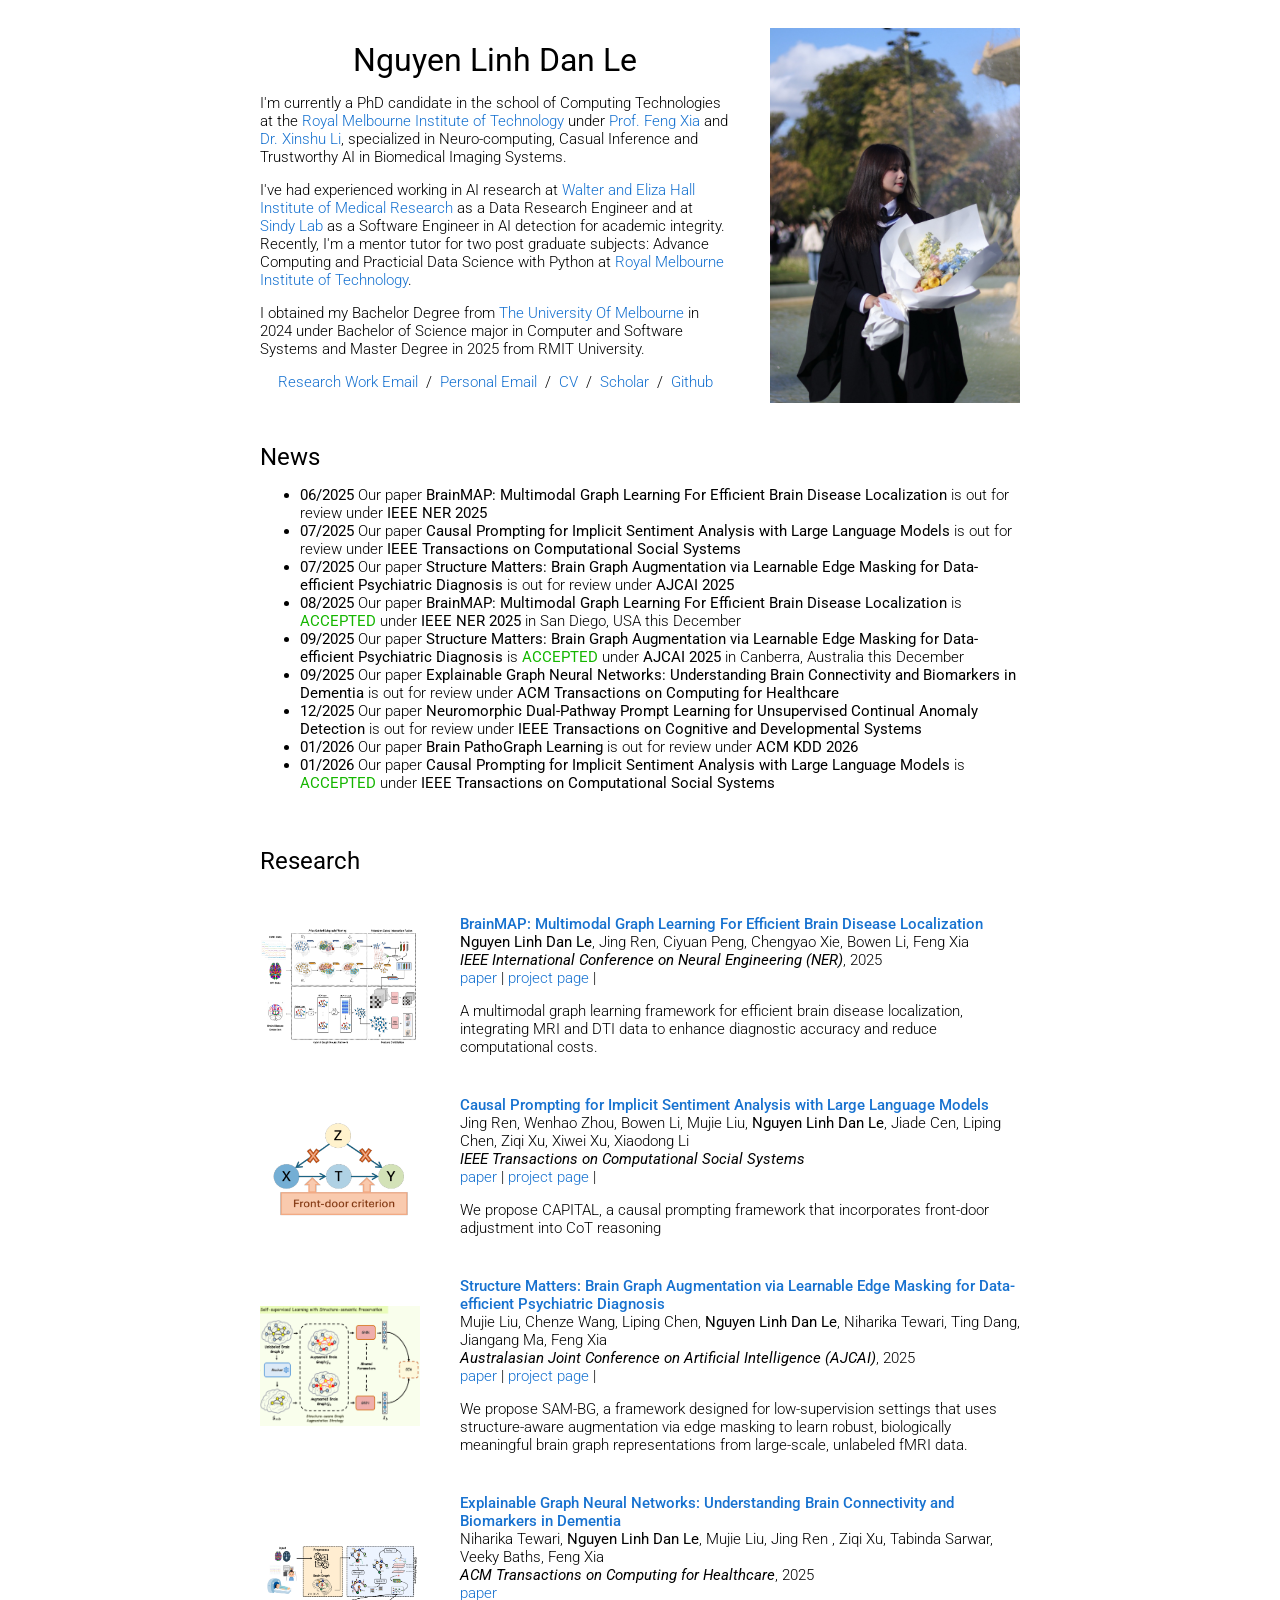
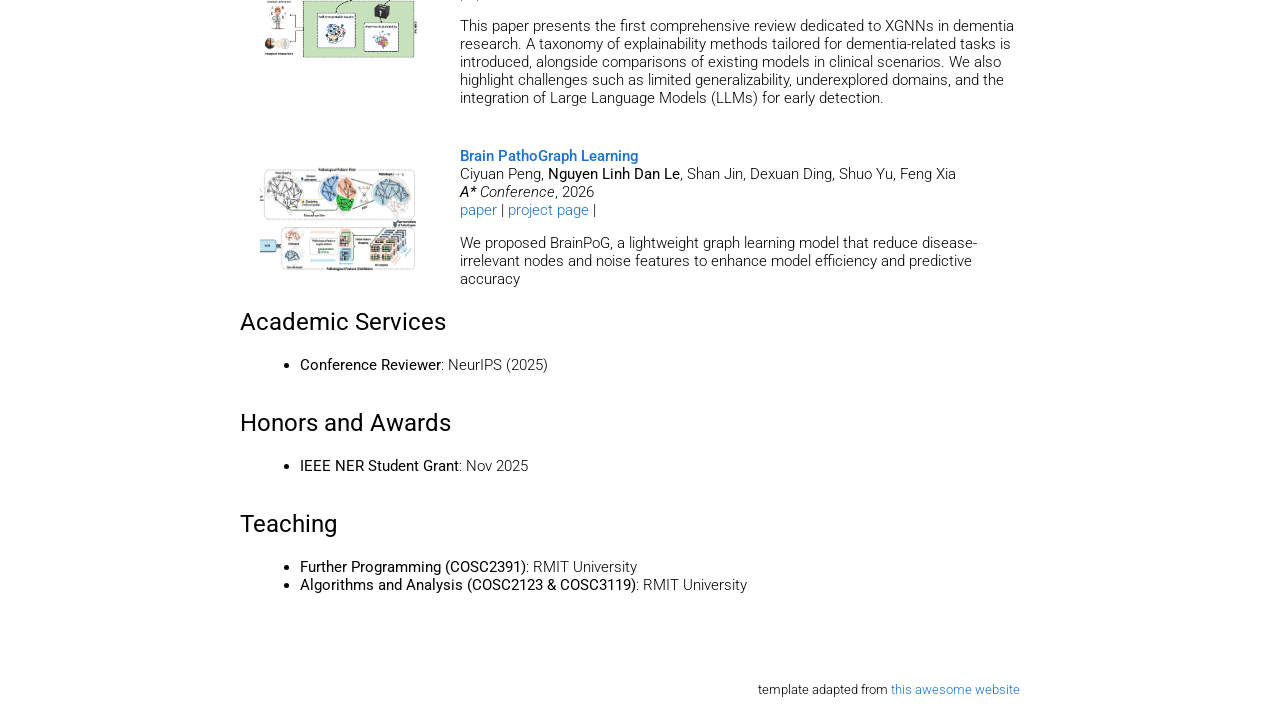
==== index.html @ 59066cf6 "update" ====
<!DOCTYPE HTML PUBLIC "-//W3C//DTD HTML 4.01 Transitional//EN">
<html>

<head>
  <meta name=viewport content=“width=800”>
  <meta name="generator" content="HTML Tidy for Linux/x86 (vers 11 February 2007), see www.w3.org">
  <meta http-equiv="Content-Type" content="text/html; charset=UTF-8" />
  <style type="text/css">
    @import url(https://fonts.googleapis.com/css?family=Roboto:400,400italic,500,500italic,700,700italic,900,900italic,300italic,300);

    /* Color scheme stolen from Sergey Karayev */
    a {
      /*color: #b60a1c;*/
      color: #1772d0;
      /*color: #bd0a36;*/
      text-decoration: none;
    }

    a:focus,
    a:hover {
      color: #f09228;
      text-decoration: none;
    }

    body,
    td,
    th,
    tr,
    p,
    a {
      font-family: 'Roboto', sans-serif;
      font-size: 15px;
      font-weight: 300;
    }

    strong {
      font-family: 'Roboto', sans-serif;
      /*font-family: 'Lato', Verdana, Helvetica, sans-serif;*/
      /*font-family: 'Avenir Next';*/
      font-size: 15px;
      font-weight: 400;
    }

    heading {
      /*font-family: 'Lato', Verdana, Helvetica, sans-serif;*/
      font-family: 'Roboto', sans-serif;
      /*font-family: 'Avenir Next';*/
      /*src: url("./fonts/Roboto_Mono_for_Powerline.ttf");*/
      font-size: 24px;
      font-weight: 400;
    }

    papertitle {
      /*font-family: 'Lato', Verdana, Helvetica, sans-serif;*/
      font-family: 'Roboto', sans-serif;
      /*font-family: 'Avenir Next';*/
      /*src: url("./fonts/Roboto_Mono_for_Powerline.ttf");*/
      font-size: 15px;
      font-weight: 500;
    }

    name {
      /*font-family: 'Lato', Verdana, Helvetica, sans-serif;*/
      font-family: 'Roboto', sans-serif;
      /*font-family: 'Avenir Next';*/
      font-weight: 400;
      font-size: 32px;
    }

    .one {
      width: 160px;
      height: 140px;
      position: relative;
    }

    .two {
      width: 160px;
      height: 160px;
      position: absolute;
      transition: opacity .2s ease-in-out;
      -moz-transition: opacity .2s ease-in-out;
      -webkit-transition: opacity .2s ease-in-out;
    }

    .fade {
      transition: opacity .2s ease-in-out;
      -moz-transition: opacity .2s ease-in-out;
      -webkit-transition: opacity .2s ease-in-out;
    }

    span.highlight {
      background-color: #ffffd0;
    }
  </style>
  <link rel="icon" type="image/png" href="images/icon.png">
  <title>Dan Homepage</title>
  <meta http-equiv="Content-Type" content="text/html; charset=us-ascii">
  <link href='https://fonts.googleapis.com/css?family=Lato:400,700,400italic,700italic' rel='stylesheet'
    type='text/css'>
  <script src="script/functions.js"></script>
</head>

<body>
  <table width="800" border="0" align="center" cellspacing="0" cellpadding="0">
    <tr>
      <td>
        <table width="100%" align="center" border="0" cellspacing="0" cellpadding="20">
          <!--<tr onmouseout="headshot_stop()" onmouseover="headshot_start()">-->
          <tr>
            <td width="67%" valign="middle">
              <p align="center">
                <name>Nguyen Linh Dan Le</name>
              </p>
              <p>
                I'm currently a PhD candidate in the school of Computing Technologies at the <a href="https://www.rmit.edu.au/">Royal Melbourne Institute of Technology</a>
                under <a href="https://www.xia.ai/">Prof. Feng Xia</a> and <a href="https://xinshu-li.github.io/">Dr. Xinshu Li</a>, specialized in Neuro-computing, Casual Inference and Trustworthy AI in Biomedical Imaging Systems.
              </p>
              <p>
                I've had experienced working in AI research at <a href="https://www.wehi.edu.au/">Walter and Eliza Hall Institute of Medical Research</a> as a Data Research Engineer and at 
                <a href="https://www.linkedin.com/company/sindy/posts/?feedView=all">Sindy Lab</a> as a Software Engineer in AI detection for academic integrity.
                Recently, I'm a mentor tutor for two post graduate subjects: Advance Computing and Practicial Data Science with Python at <a href="https://www.rmit.edu.au/">Royal Melbourne Institute of Technology</a>.
              </p>
              
              <p>
                I obtained my Bachelor Degree from <a href="https://www.unimelb.edu.au/">The University Of Melbourne</a> in 2024 under Bachelor of Science major in Computer and Software Systems and Master Degree in 2025 from RMIT University.
              </p>
              <p style="text-align:center">
                  <a href="mailto:dan.le@ieee.org">Research Work Email</a> &nbsp;/&nbsp;
                  <a href="mailto:lenguyenlinhdan02@gmail.com">Personal Email</a> &nbsp;/&nbsp;
                  <a href="data/Research Resume.pdf">CV</a> &nbsp;/&nbsp;
                  <a href="https://scholar.google.com/citations?user=TmCpgz4AAAAJ&hl=en&oi=ao">Scholar</a> &nbsp;/&nbsp;                 
                  <a href="https://github.com/danleneurocom">Github</a>
                </p>
            </td>
            <td width="33%">
              <img src="images/me.JPG" width="250" alt="headshot">
      
          </tr>
        </table>

        <!-- <table width="100%" align="center" border="0" cellspacing="0" cellpadding="20">
          <tr>
            <td width="33%" align="center" valign="middle">
              <a href="https://www.qualcomm.com/research/artificial-intelligence">
                <img src="images/affiliation/qualcomm.jpg" width="210" alt="Qualcomm">
              </a>
            </td>
            <td width="33%" align="center" valign="middle">
              <a href="https://www.vinai.io/">
                <img src="images/affiliation/vinai.png" width="150" alt="VinAI">
              </a>
            </td>
            <td width="33%" align="center" valign="middle">
              <a href="https://hcmut.edu.vn/">
                <img src="images/affiliation/hcmut.png" width="180" alt="HCMUT">
              </a>
            </td>
          </tr>
        </table>
         -->



  <table width="100%" align="center" border="0" cellspacing="0" cellpadding="20">
    <tr>
      <td>
        <heading>News</heading>
        <ul>
            <li><strong>06/2025</strong> Our paper <strong>BrainMAP: Multimodal Graph Learning For Efficient Brain Disease Localization</strong></a> is out for review under <strong>IEEE NER 2025</strong></li>
            <li><strong>07/2025</strong> Our paper <strong>Causal Prompting for Implicit Sentiment Analysis with Large Language Models</strong></a> is out for review under <strong>IEEE Transactions on Computational Social Systems</strong></li>
            <li><strong>07/2025</strong> Our paper <strong>Structure Matters: Brain Graph Augmentation via Learnable Edge Masking for Data-efficient Psychiatric Diagnosis</strong></a> is out for review under <strong>AJCAI 2025</strong></li>
            <li><strong>08/2025</strong> Our paper <strong>BrainMAP: Multimodal Graph Learning For Efficient Brain Disease Localization</strong></a> is <span style="color: #15b600;"><strong>ACCEPTED</strong></span> under <strong>IEEE NER 2025</strong> in San Diego, USA this December</li>
            <li><strong>09/2025</strong> Our paper <strong>Structure Matters: Brain Graph Augmentation via Learnable Edge Masking for Data-efficient Psychiatric Diagnosis</strong></a> is <span style="color: #15b600;"><strong>ACCEPTED</strong></span> under <strong>AJCAI 2025</strong> in Canberra, Australia this December</li>
            <li><strong>09/2025</strong> Our paper <strong>Explainable Graph Neural Networks: Understanding Brain Connectivity and Biomarkers in Dementia</strong></a> is out for review under <strong>ACM Transactions on Computing for Healthcare</strong></li>
            <li><strong>12/2025</strong> Our paper <strong>Neuromorphic Dual-Pathway Prompt Learning for Unsupervised Continual Anomaly Detection</strong></a> is out for review under <strong>IEEE Transactions on Cognitive and Developmental Systems</strong></li>
            <li><strong>01/2026</strong> Our paper <strong>Brain PathoGraph Learning</strong></a> is out for review under <strong>ACM KDD 2026</strong></li>
            <li><strong>01/2026</strong> Our paper <strong>Causal Prompting for Implicit Sentiment Analysis with Large Language Models</strong></a> is <span style="color: #15b600;"><strong>ACCEPTED</strong></span> under <strong>IEEE Transactions on Computational Social Systems</strong></li>
          </div>
          </div>
        </ul>
      </td>
    </tr>
    <tr>
      <td width="100%" valign="middle">
        <heading>Research</heading>
      </td>
    </tr>
  </table>

  <table width="100%" align="center" border="0" cellspacing="0" cellpadding="20">

    <tr>
      <td width="25%">
        <img src="images/BrainMAP.png" width="160" height="120">
      </td>
      <td valign="top" width="75%">
          <a href="">
            <papertitle>
              BrainMAP: Multimodal Graph Learning For Efficient Brain Disease Localization
            </papertitle>
          </a>
          <br>
          <strong>Nguyen Linh Dan Le</strong>,
          Jing Ren</a>,
          Ciyuan Peng</a>,
          Chengyao Xie</a>,
          Bowen Li</a>,
          Feng Xia</a>
          <br>
          <em><strong>IEEE International Conference on Neural Engineering (NER)</strong></em>, 2025
          <br>
          <a href="https://arxiv.org/abs/2506.11178">paper</a> |
          <a href="https://github.com/danleneurocom/BrainMAP">project page</a> |
          <p></p>
          A multimodal graph learning framework for efficient brain disease localization, integrating MRI and DTI data to enhance diagnostic accuracy and reduce computational costs.
          <p></p>
        </td>
    </tr>

    <tr>
      <td width="25%">
        <img src="images/CasualLLM.png" width="160" height="120">
      </td>
      <td valign="top" width="75%">
          <a href="">
            <papertitle>
              Causal Prompting for Implicit Sentiment Analysis with Large Language Models
            </papertitle>
          </a>
          <br>
          Jing Ren</a>,
          Wenhao Zhou</a>,
          Bowen Li</a>,
          Mujie Liu</a>,
          <strong>Nguyen Linh Dan Le</strong>,
          Jiade Cen</a>,
          Liping Chen</a>, 
          Ziqi Xu</a>,
          Xiwei Xu</a>,
          Xiaodong Li</a>
          <br>
          <em><strong>IEEE Transactions on Computational Social Systems</strong></em>
          <br>
          <a href="https://arxiv.org/pdf/2507.00389">paper</a> |
          <a href="https://github.com/whZ62/CAPITAL">project page</a> |
          <p></p>
          We propose CAPITAL, a causal prompting framework that incorporates front-door adjustment into CoT reasoning
          <p></p>
        </td>
    </tr>
      
    <tr>
      <td width="25%">
        <img src="images/SAMBG.png" width="160" height="120">
      </td>
      <td valign="top" width="75%">
          <a href="">
            <papertitle>
              Structure Matters: Brain Graph Augmentation via Learnable Edge Masking for Data-efficient Psychiatric Diagnosis
            </papertitle>
          </a>
          <br>
          Mujie Liu</a>,
          Chenze Wang</a>,
          Liping Chen</a>,
          <strong>Nguyen Linh Dan Le</strong>,
          Niharika Tewari</a>,
          Ting Dang</a>,
          Jiangang Ma</a>,
          Feng Xia</a>
          <br>
          <em><strong>Australasian Joint Conference on Artificial Intelligence (AJCAI)</strong></em>, 2025
          <br>
          <a href="https://arxiv.org/pdf/2509.09744">paper</a> |
          <a href="https://github.com/mjliu99/SAM-BG">project page</a> |
          <p></p>
          We propose SAM-BG, a framework designed for low-supervision settings that uses structure-aware augmentation via edge masking to learn robust, biologically meaningful brain graph representations from large-scale, unlabeled fMRI data.
          <p></p>
        </td>
    </tr>

    <tr>
      <td width="25%">
        <img src="images/Survey.png" width="160" height="120">
      </td>
      <td valign="top" width="75%">
          <a href="">
            <papertitle>
              Explainable Graph Neural Networks: Understanding Brain Connectivity and Biomarkers in Dementia
            </papertitle>
          </a>
          <br>
          Niharika Tewari</a>,
          <strong>Nguyen Linh Dan Le</strong></a>,
          Mujie Liu</a>,
          Jing Ren </a>,
          Ziqi Xu</a>,
          Tabinda Sarwar</a>,
          Veeky Baths</a>,
          Feng Xia</a>
          <br>
          <em><strong>ACM Transactions on Computing for Healthcare</strong></em>, 2025
          <br>
          <a href="https://arxiv.org/pdf/2509.18568">paper</a> 
          <!-- <a href="https://github.com/mjliu99/SAM-BG">project page</a> | -->
          <p></p>
          This paper presents the first comprehensive review dedicated to XGNNs in dementia research. A taxonomy of explainability methods tailored for dementia-related tasks is introduced, alongside comparisons of existing models in clinical scenarios. We also highlight challenges such as limited generalizability, underexplored domains, and the integration of Large Language Models (LLMs) for early detection. 
          <p></p>
        </td>
    </tr>


    <tr>
      <td width="25%">
        <img src="images/BrainPog.png" width="160" height="120">
      </td>
      <td valign="top" width="75%">
          <a href="">
            <papertitle>
              Brain PathoGraph Learning
            </papertitle>
          </a>
          <br> 
          Ciyuan Peng</a>,
          <strong>Nguyen Linh Dan Le</strong></a>,
          Shan Jin</a>,
          Dexuan Ding</a>,
          Shuo Yu</a>,
          Feng Xia</a>
          <br>
          <em><strong>A*</strong> Conference</em>, 2026
          <br>
          <a href="https://arxiv.org/pdf/2509.21742">paper</a> |
          <a href="https://github.com/danleneurocom/BrainPoG">project page</a> |
          <p></p>
          We proposed BrainPoG, a lightweight graph learning model that reduce disease-irrelevant nodes and noise features to enhance model efficiency and predictive accuracy
          <p></p>
        </td>
    </tr>
    

    <!-- <tr>
      <td width="25%">
        <img src="images/papers/sharpdepth.gif" width="160" height="120" alt="WildGaussians GIF">
      </td>

      <td valign="top" width="75%">
        <a href="https://sharpdepth.github.io/">
          <papertitle>
            SharpDepth: Sharpening Metric Depth Predictions Using Diffusion Distillation
          </papertitle>
        </a>
        <br>
        <strong>Duc-Hai Pham*</strong>,
        Tung Do*</a>,
        Phong Nguyen</a>,
        Binh-Son Hua</a>,
        Khoi Nguyen</a>,
        Rang Nguyen</a>
        <br>
        <em>Conference on Computer Vision and Pattern Recognition (<strong>CVPR</strong>)</em>, 2025
        <br>
        <a href="https://arxiv.org/abs/2411.18229">paper</a> |
        <a href="https://sharpdepth.github.io/">project page</a> |
        <p></p>
        A diffusion depth model for refining metric depth estimators to have more sharp depth boundaries, improving
        details in thin structures and point cloud quality.
        <p></p>
      </td>
    </tr>

    <tr>
      <td width="25%">
        <img src="images/papers/semissc.gif" width="160" height="120" alt="WildGaussians GIF">
      </td>

      <td valign="top" width="75%">
        <a href="https://semissc.github.io/">
          <papertitle>
            Semi-supervised 3D Semantic Scene Completion with 2D Vision Foundation Model Guidance
          </papertitle>
        </a>
        <br>
        <strong>Duc-Hai Pham</strong>,
        Tuan Ho,
        Duc Dung Nguyen</a>,
        Anh Pham</a>,
        Phong Nguyen</a>,
        Khoi Nguyen</a>,
        Rang Nguyen</a>
        <br>
        <em>The 39th Annual AAAI Conference on Artificial Intelligence (<strong>AAAI</strong>)</em>, 2025
        <br>
        <a href="https://ojs.aaai.org/index.php/AAAI/article/view/32698">paper</a> |
        <a href="https://semissc.github.io/">project page</a> |
        <p></p>
        A semi-supervised framework for 3D semantic occupancy prediction that reduces reliance on costly labeled data by
        leveraging 2D foundation models, achieving up to 85% of full-supervision performance with only 10% labeled data.
        <p></p>
      </td>
    </tr>





  </table>

  
  <table width="100%" align="center" border="0" cellpadding="20">
    <heading>Selected Projects</heading>
    <tr onmouseout="sharp_stop()" onmouseover="sharp_start()">
      <td width="25%">
        <img src="images/papers/occupanc_1.gif" width="160" height="120" alt="WildGaussians GIF">
      </td>
      <td width="75%" valign="top">
        <p>
          <a href="https://arxiv.org/abs/2209.03254">
            <papertitle>3D Semantic Occupancy from Surrounding View Images</papertitle>
          </a>
          <br>
          <a href="https://ngoductuanlhp.github.io/">Tuan Ngo</a>, <strong>Duc-Hai Pham</strong>, Tuan Ho, Khoi Nguyen, Rang Nguyen
          <br>
          <em>CVPR 3D Occupancy Prediction Challenge</em>, 2023<br>
          <a href="https://opendrivelab.com/challenge2023/">leaderboard</a> |
        <p></p>
        <p></p>

        Predict the 3D occupancy (semantics and geometry) of the scene from multi-view images. Ranked <strong>16/200</strong> teams, highest ranking Southest Asia Team.
      
      </a>
        </p>
        </p>
      </td>
    </tr> -->


  </table>


  <!-- Academic Services -->
  <table width="100%" align="center" border="0" cellspacing="0" cellpadding="20">
    <heading>Academic Services</heading>
    <tr>
      <td>

        <ul>
         <li> <strong>Conference Reviewer</strong>: NeurIPS (2025)<br>
        </ul>
      </td>
    </tr>
  </table>

  <!-- Academic Services -->
  <table width="100%" align="center" border="0" cellspacing="0" cellpadding="20">
    <heading>Honors and Awards</heading>
    <tr>
      <td>

        <ul>
         <li> <strong>IEEE NER Student Grant</strong>: Nov 2025<br>
        </ul>
      </td>
    </tr>
  </table>

  <!-- Academic Services -->
  <table width="100%" align="center" border="0" cellspacing="0" cellpadding="20">
    <heading>Teaching</heading>
    <tr>
      <td>

        <ul>
         <li> <strong>Further Programming (COSC2391)</strong>: RMIT University<br>
          <li> <strong>Algorithms and Analysis (COSC2123 & COSC3119)</strong>: RMIT University<br>
        </ul>
      </td>
    </tr>
  </table>


  <table width="100%" align="center" border="0" cellspacing="0" cellpadding="20">
    <tr>
      <td>
        <br>
        <p align="right">
          <font size="2">
            template adapted from <a href="https://pengsongyou.github.io/">
              <font size="2">this awesome website</font>
            </a>
            <!-- <br> -->
            <!-- Last updated: Jylu 2025 -->
          </font>
        </p>
      </td>
    </tr>
    <!-- <td>
      <br>
      <a href="javascript:toggleblock('notice')" style="text-align:center;font-size:70%;color:#808080">🌎</a>
      <div id="notice" style="display:none; color:#dedede; font-size:.5em;">
        <p>
          <script type="text/javascript" id="clustrmaps" src="//clustrmaps.com/map_v2.js?cl=ffffff&w=300&t=tt&d=PSFMkXxG1tkC5Qh77Aw8RK7g3DRd2KeeyCUD_Hf35K4"></script>
        </p>
      </div>
    </td> -->
  </table>
  </td>
  </tr>
  </table>
</body>

</html>
<!--  -->
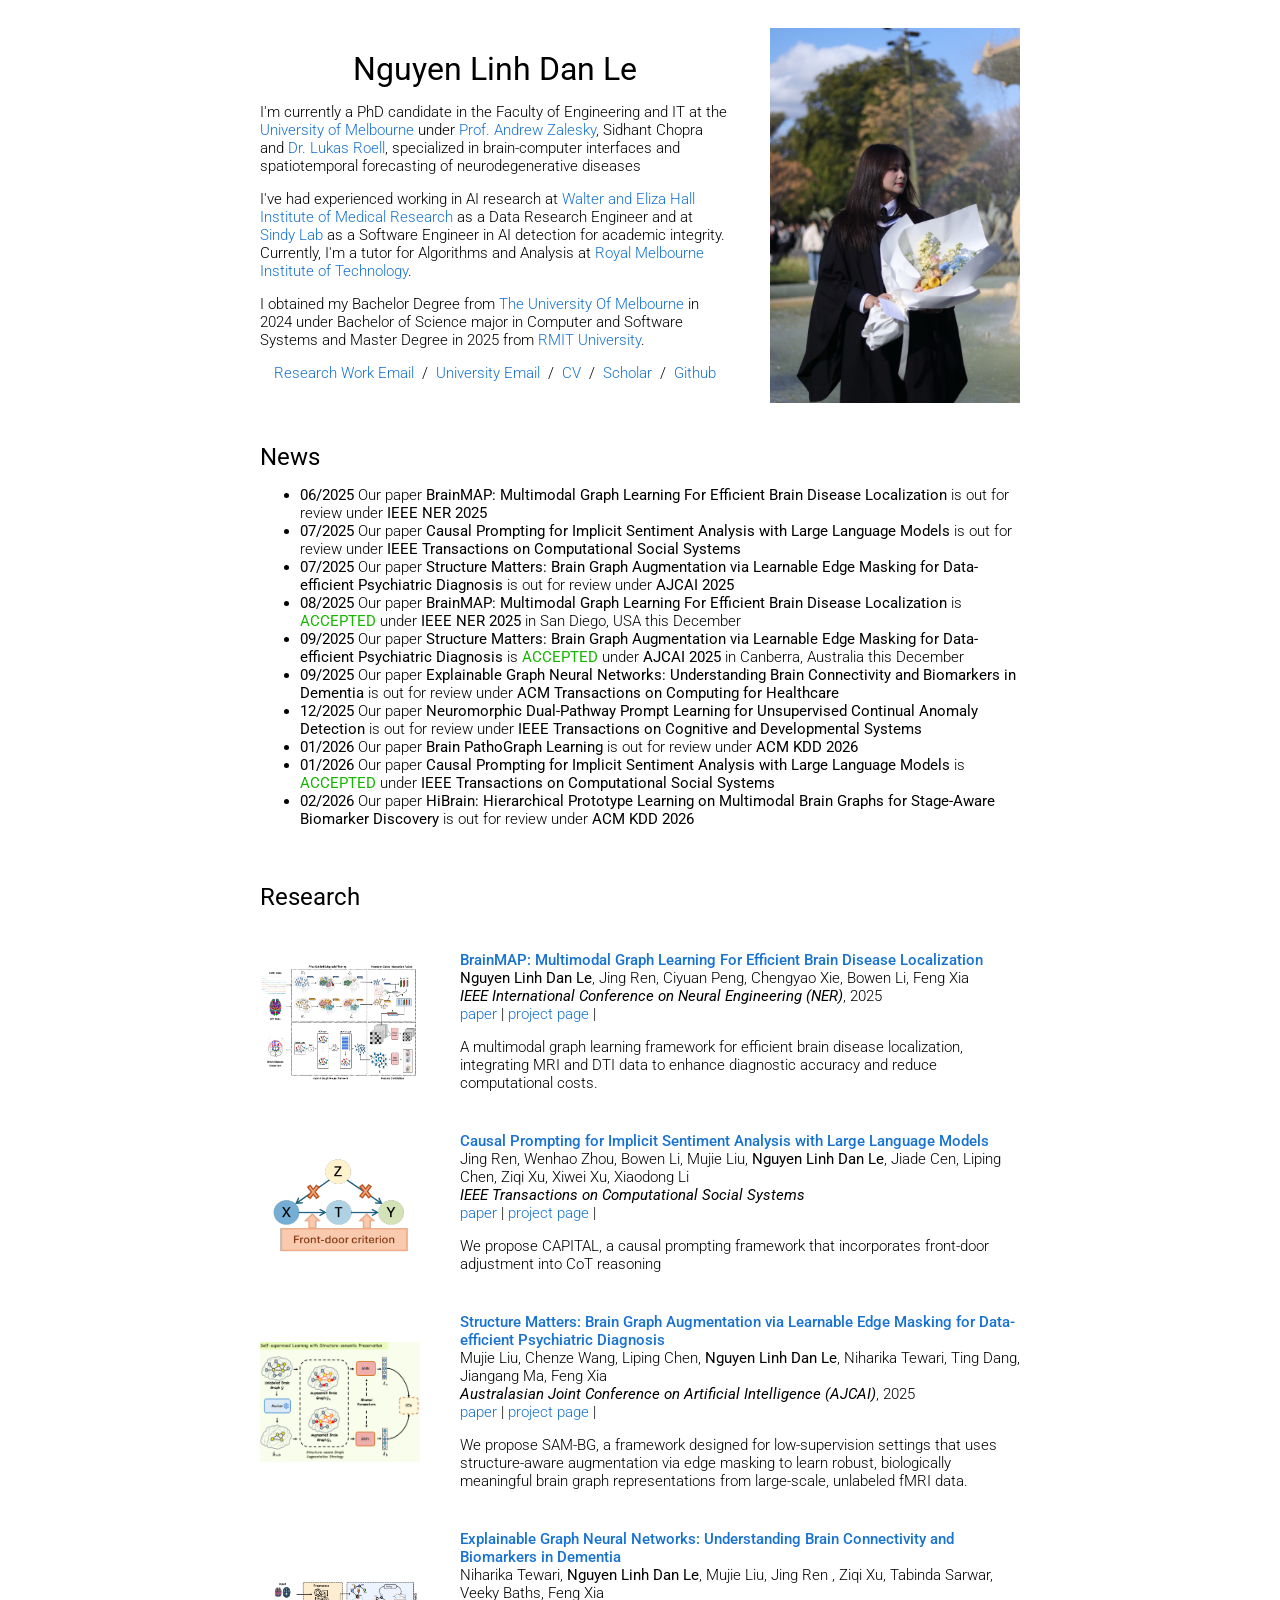
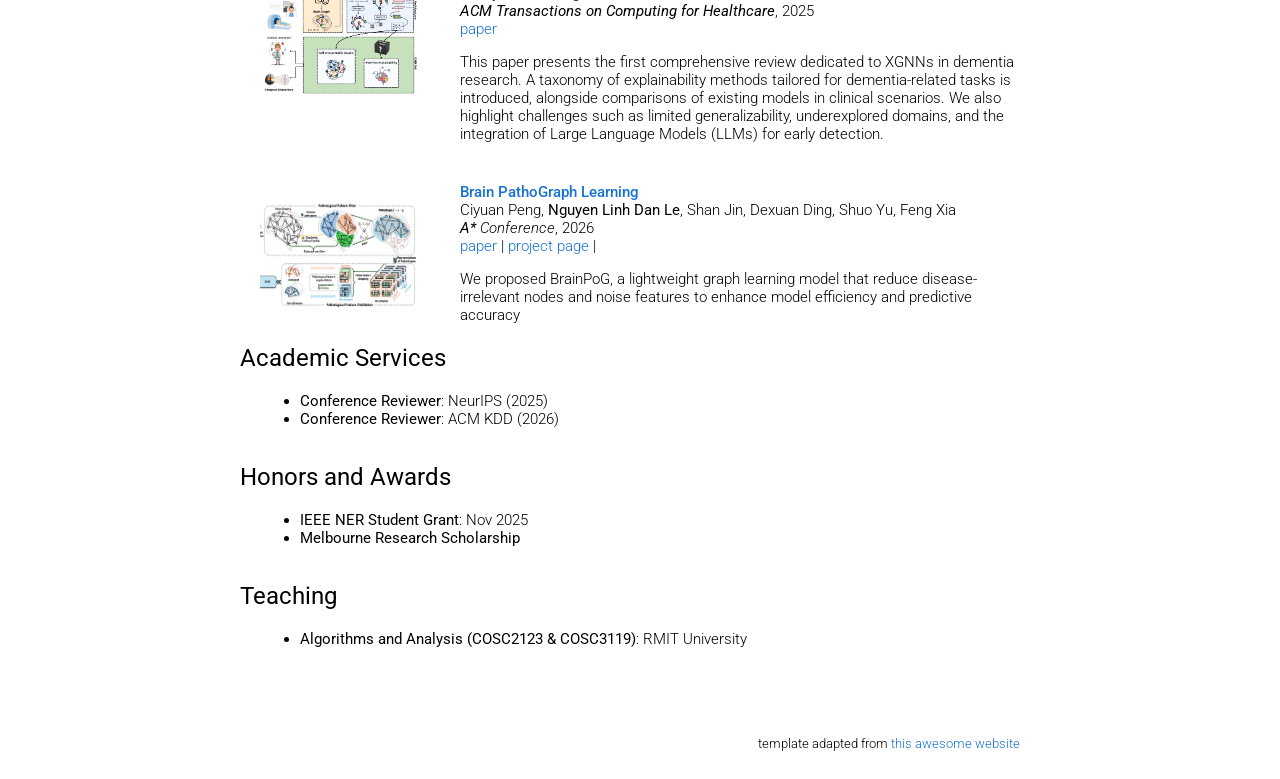
==== commit ea464a8f: "update index.html" ====
--- a/index.html
+++ b/index.html
@@ -112,21 +112,21 @@
                 <name>Nguyen Linh Dan Le</name>
               </p>
               <p>
-                I'm currently a PhD candidate in the school of Computing Technologies at the <a href="https://www.rmit.edu.au/">Royal Melbourne Institute of Technology</a>
-                under <a href="https://www.xia.ai/">Prof. Feng Xia</a> and <a href="https://xinshu-li.github.io/">Dr. Xinshu Li</a>, specialized in Neuro-computing, Casual Inference and Trustworthy AI in Biomedical Imaging Systems.
+                I'm currently a PhD candidate in the Faculty of Engineering and IT at the <a href="https://www.unimelb.edu.au/">University of Melbourne</a>
+                under <a href="https://findanexpert.unimelb.edu.au/profile/24599-andrew-zalesky">Prof. Andrew Zalesky</a>, <a href="https://findanexpert.unimelb.edu.au/profile/1092675-sidhant-chopra"></a> Sidhant Chopra and <a href="https://scholar.google.com/citations?user=arDr8VsAAAAJ&hl=en">Dr. Lukas Roell</a>, specialized in brain-computer interfaces and spatiotemporal forecasting of neurodegenerative diseases
               </p>
               <p>
                 I've had experienced working in AI research at <a href="https://www.wehi.edu.au/">Walter and Eliza Hall Institute of Medical Research</a> as a Data Research Engineer and at 
                 <a href="https://www.linkedin.com/company/sindy/posts/?feedView=all">Sindy Lab</a> as a Software Engineer in AI detection for academic integrity.
-                Recently, I'm a mentor tutor for two post graduate subjects: Advance Computing and Practicial Data Science with Python at <a href="https://www.rmit.edu.au/">Royal Melbourne Institute of Technology</a>.
+                Currently, I'm a tutor for Algorithms and Analysis at <a href="https://www.rmit.edu.au/">Royal Melbourne Institute of Technology</a>.
               </p>
               
               <p>
-                I obtained my Bachelor Degree from <a href="https://www.unimelb.edu.au/">The University Of Melbourne</a> in 2024 under Bachelor of Science major in Computer and Software Systems and Master Degree in 2025 from RMIT University.
+                I obtained my Bachelor Degree from <a href="https://www.unimelb.edu.au/">The University Of Melbourne</a> in 2024 under Bachelor of Science major in Computer and Software Systems and Master Degree in 2025 from <a href="https://www.rmit.edu.au/">RMIT University</a>.
               </p>
               <p style="text-align:center">
                   <a href="mailto:dan.le@ieee.org">Research Work Email</a> &nbsp;/&nbsp;
-                  <a href="mailto:lenguyenlinhdan02@gmail.com">Personal Email</a> &nbsp;/&nbsp;
+                  <a href="mailto:nguyenlinhda@student.unimelb.edu.au">University Email</a> &nbsp;/&nbsp;
                   <a href="data/Research Resume.pdf">CV</a> &nbsp;/&nbsp;
                   <a href="https://scholar.google.com/citations?user=TmCpgz4AAAAJ&hl=en&oi=ao">Scholar</a> &nbsp;/&nbsp;                 
                   <a href="https://github.com/danleneurocom">Github</a>
@@ -175,6 +175,7 @@
             <li><strong>12/2025</strong> Our paper <strong>Neuromorphic Dual-Pathway Prompt Learning for Unsupervised Continual Anomaly Detection</strong></a> is out for review under <strong>IEEE Transactions on Cognitive and Developmental Systems</strong></li>
             <li><strong>01/2026</strong> Our paper <strong>Brain PathoGraph Learning</strong></a> is out for review under <strong>ACM KDD 2026</strong></li>
             <li><strong>01/2026</strong> Our paper <strong>Causal Prompting for Implicit Sentiment Analysis with Large Language Models</strong></a> is <span style="color: #15b600;"><strong>ACCEPTED</strong></span> under <strong>IEEE Transactions on Computational Social Systems</strong></li>
+            <li><strong>02/2026</strong> Our paper <strong>HiBrain: Hierarchical Prototype Learning on Multimodal Brain Graphs for Stage-Aware Biomarker Discovery</strong></a> is out for review under <strong>ACM KDD 2026</strong></li>
           </div>
           </div>
         </ul>
@@ -446,6 +447,8 @@
 
         <ul>
          <li> <strong>Conference Reviewer</strong>: NeurIPS (2025)<br>
+          <li> <strong>Conference Reviewer</strong>: ACM KDD (2026)<br>
+
         </ul>
       </td>
     </tr>
@@ -459,6 +462,7 @@
 
         <ul>
          <li> <strong>IEEE NER Student Grant</strong>: Nov 2025<br>
+          <li> <strong>Melbourne Research Scholarship</strong></li>
         </ul>
       </td>
     </tr>
@@ -471,7 +475,6 @@
       <td>
 
         <ul>
-         <li> <strong>Further Programming (COSC2391)</strong>: RMIT University<br>
           <li> <strong>Algorithms and Analysis (COSC2123 & COSC3119)</strong>: RMIT University<br>
         </ul>
       </td>
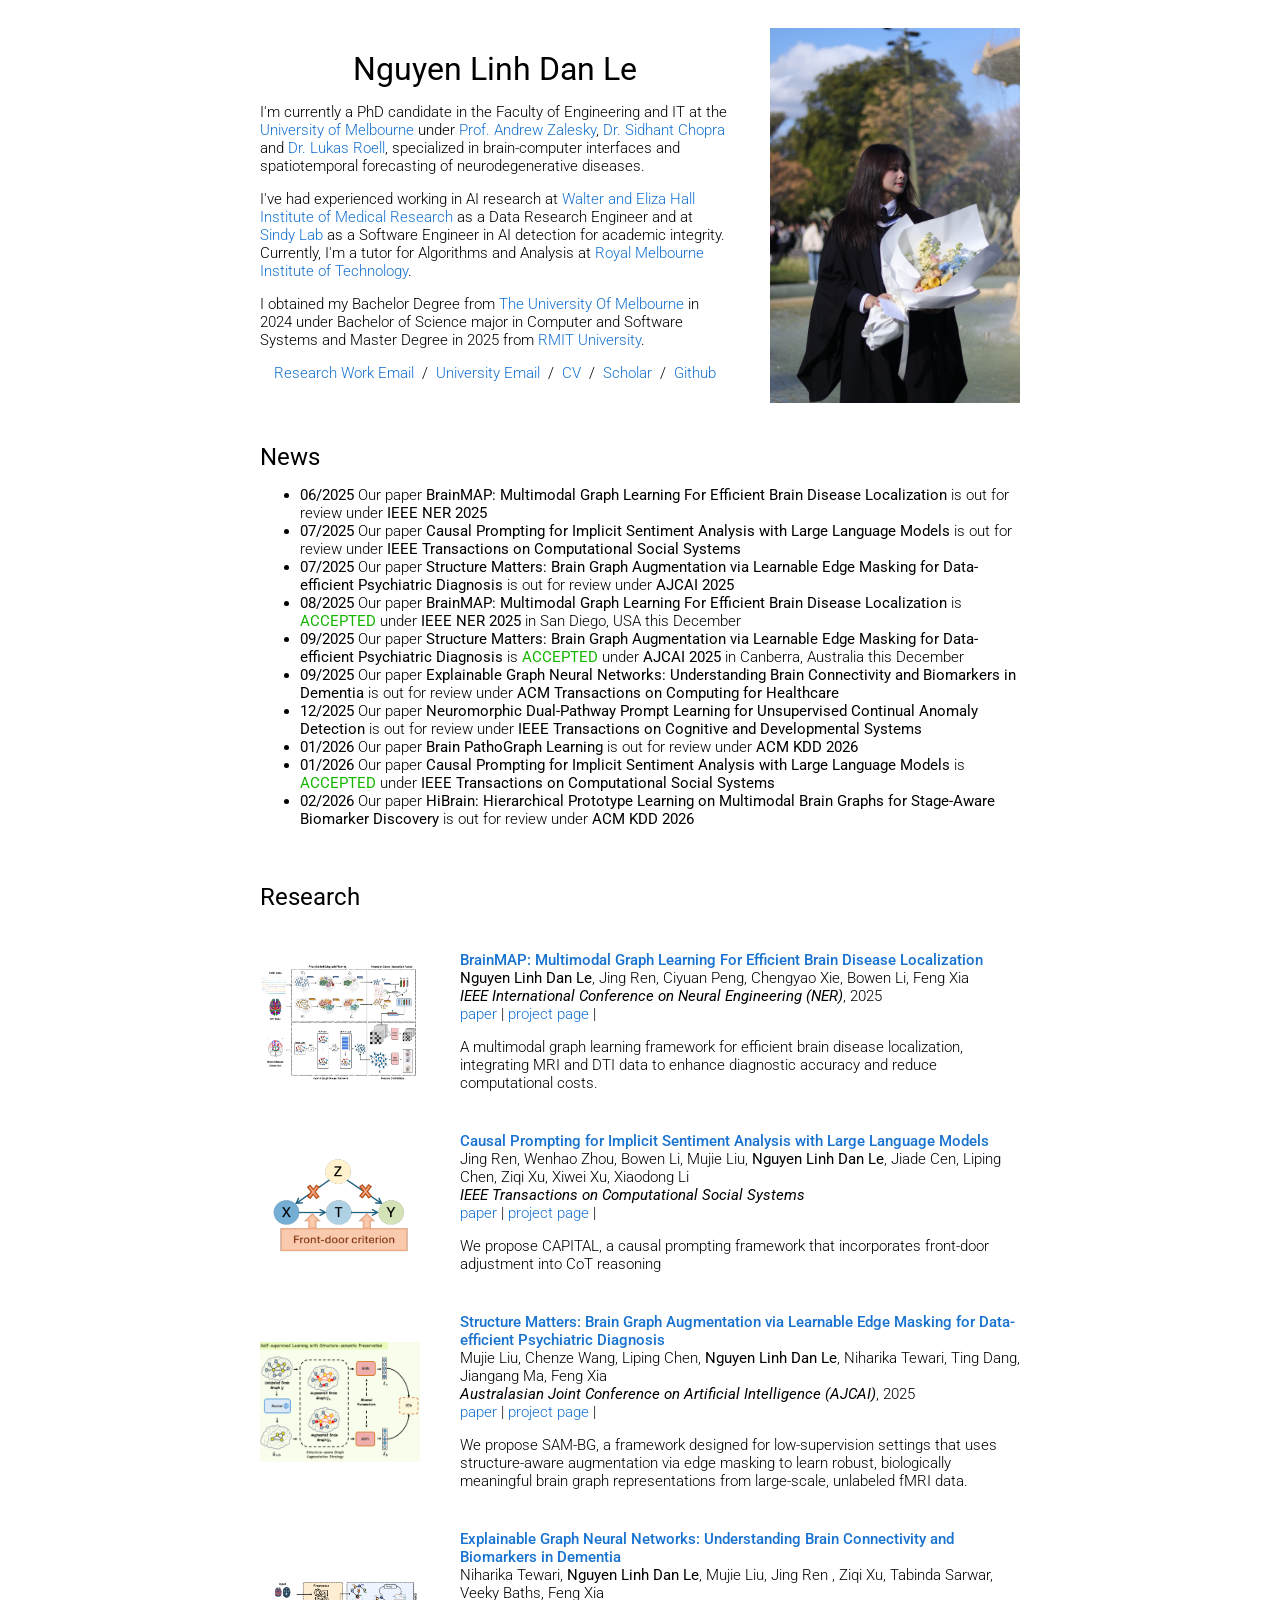
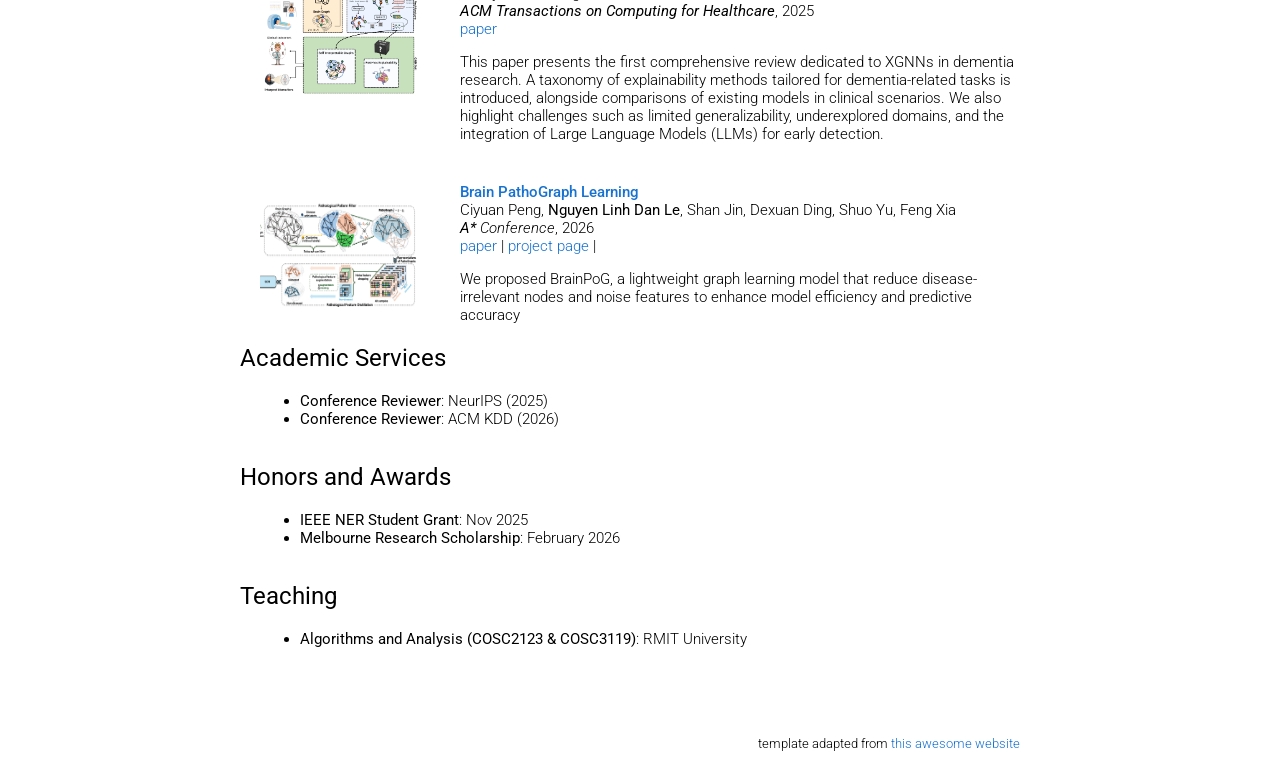
==== commit 0ac58207: "update index.html" ====
--- a/index.html
+++ b/index.html
@@ -113,7 +113,7 @@
               </p>
               <p>
                 I'm currently a PhD candidate in the Faculty of Engineering and IT at the <a href="https://www.unimelb.edu.au/">University of Melbourne</a>
-                under <a href="https://findanexpert.unimelb.edu.au/profile/24599-andrew-zalesky">Prof. Andrew Zalesky</a>, <a href="https://findanexpert.unimelb.edu.au/profile/1092675-sidhant-chopra"></a> Sidhant Chopra and <a href="https://scholar.google.com/citations?user=arDr8VsAAAAJ&hl=en">Dr. Lukas Roell</a>, specialized in brain-computer interfaces and spatiotemporal forecasting of neurodegenerative diseases
+                under <a href="https://findanexpert.unimelb.edu.au/profile/24599-andrew-zalesky">Prof. Andrew Zalesky</a>, <a href="https://findanexpert.unimelb.edu.au/profile/1092675-sidhant-chopra">Dr. Sidhant Chopra</a> and <a href="https://scholar.google.com/citations?user=arDr8VsAAAAJ&hl=en">Dr. Lukas Roell</a>, specialized in brain-computer interfaces and spatiotemporal forecasting of neurodegenerative diseases.
               </p>
               <p>
                 I've had experienced working in AI research at <a href="https://www.wehi.edu.au/">Walter and Eliza Hall Institute of Medical Research</a> as a Data Research Engineer and at 
@@ -462,7 +462,7 @@
 
         <ul>
          <li> <strong>IEEE NER Student Grant</strong>: Nov 2025<br>
-          <li> <strong>Melbourne Research Scholarship</strong></li>
+          <li> <strong>Melbourne Research Scholarship</strong>: February 2026<br>
         </ul>
       </td>
     </tr>
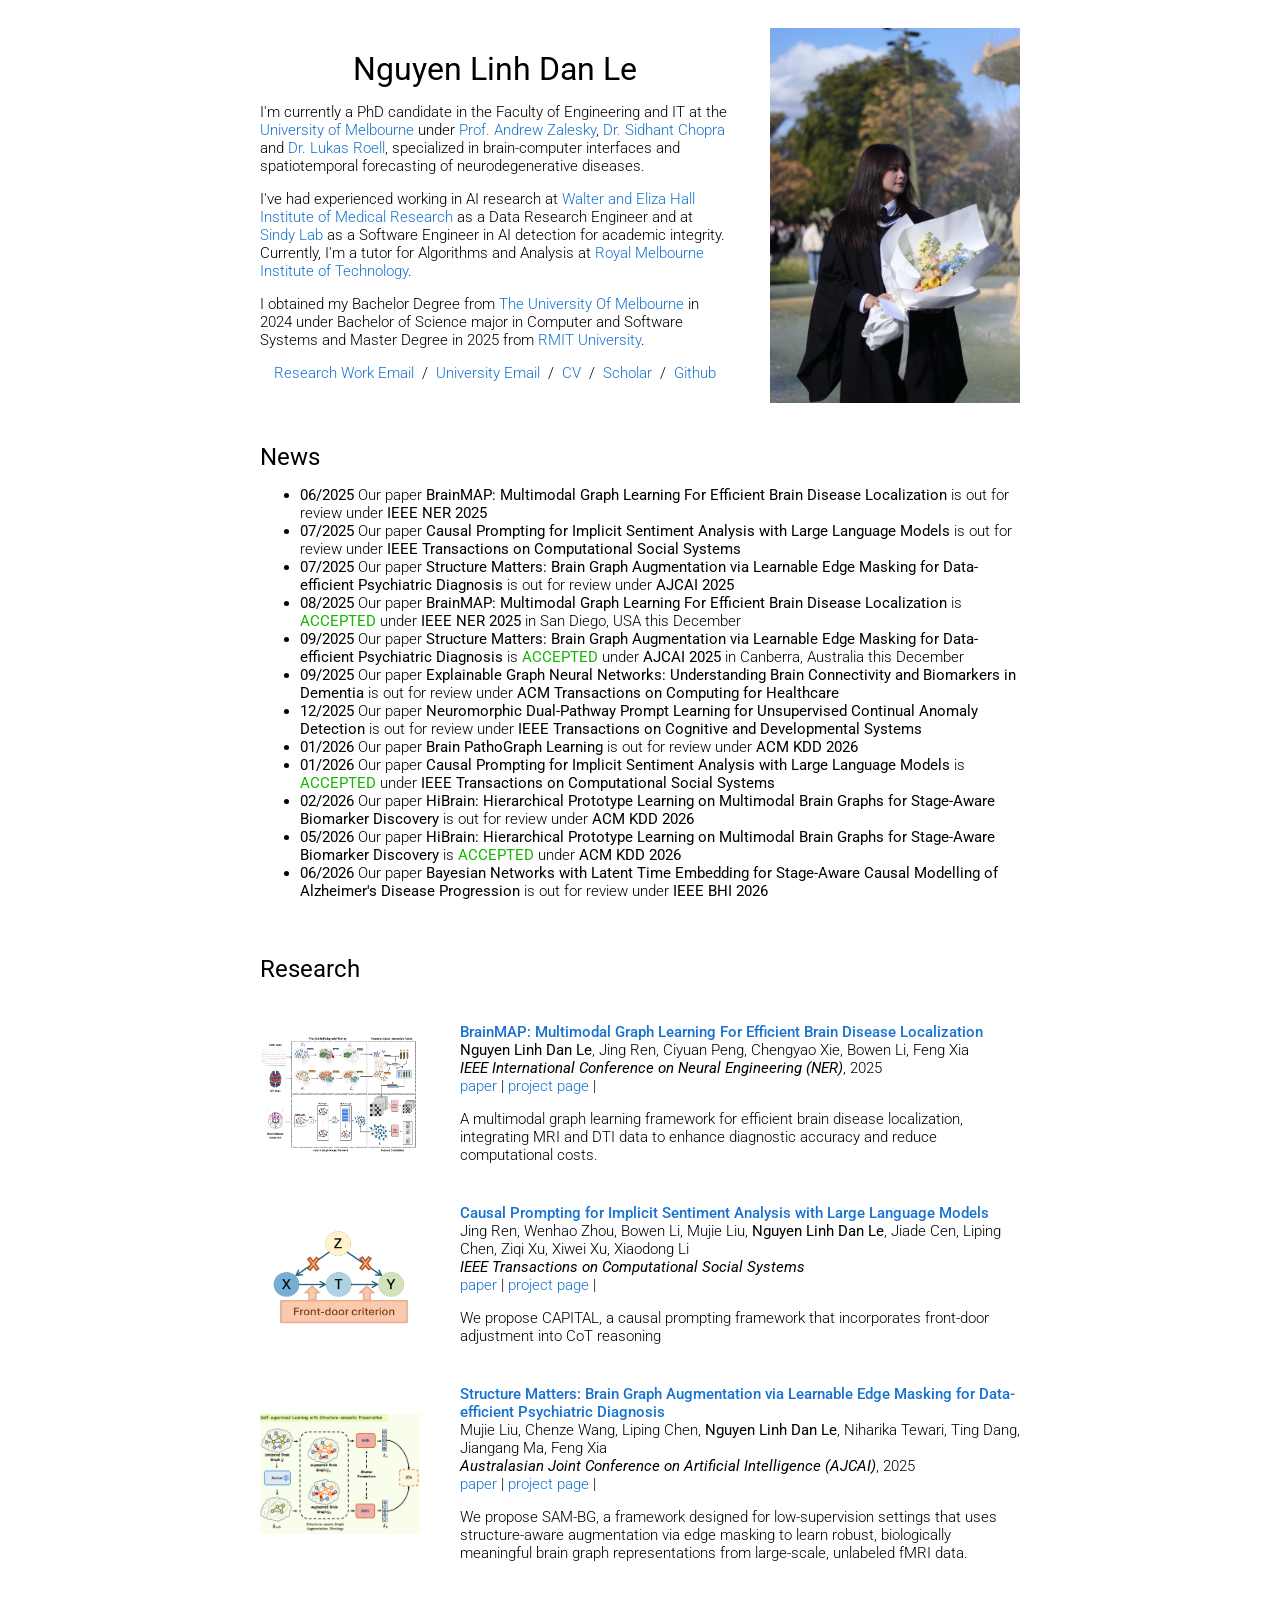
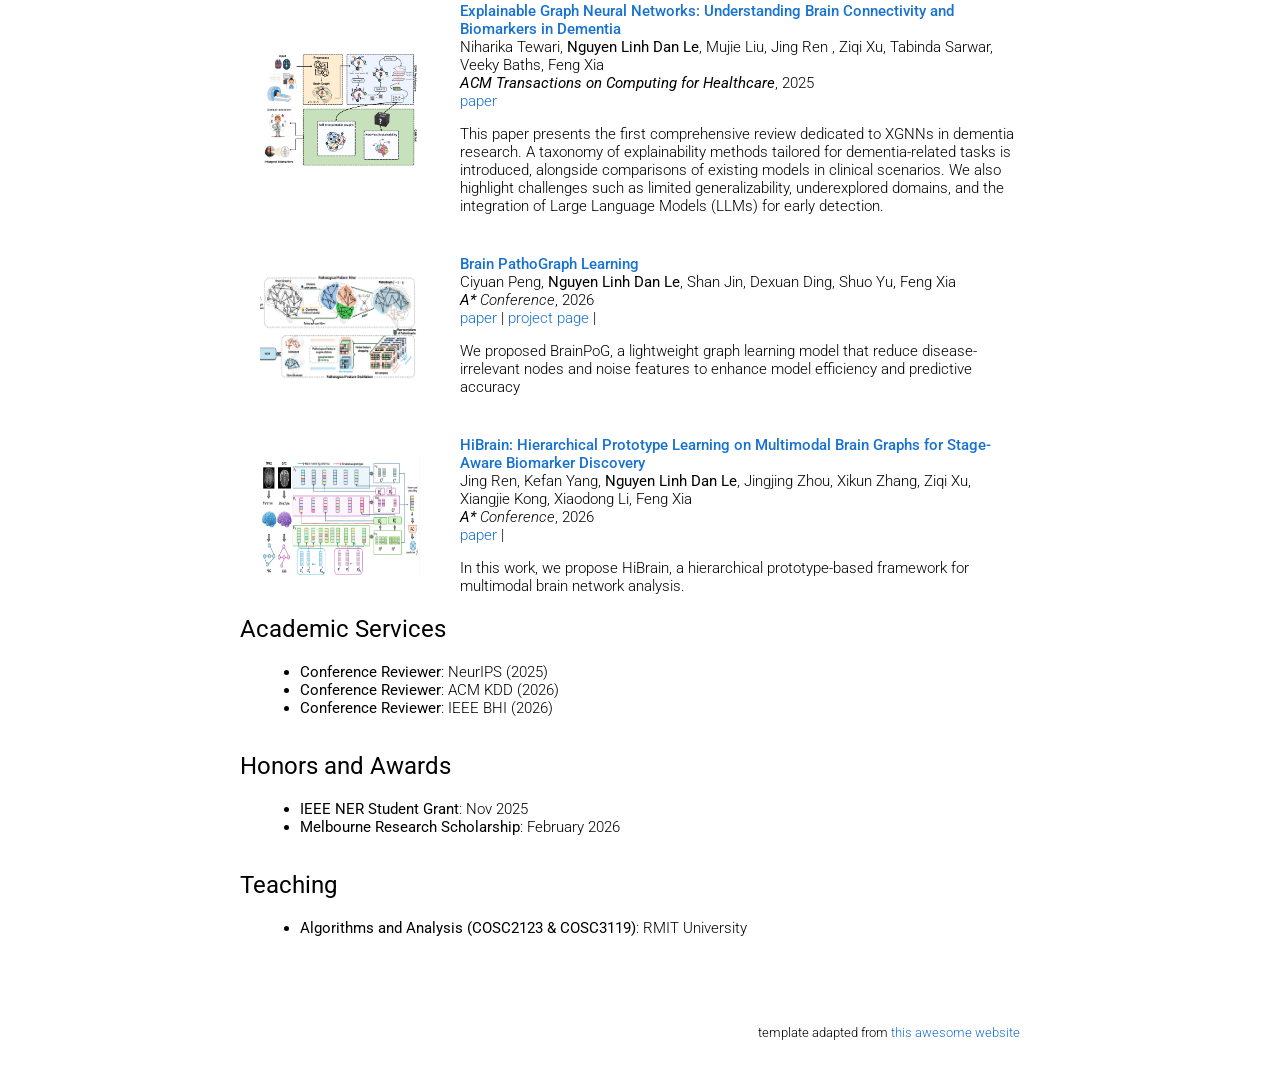
==== commit e83be902: "update" ====
--- a/index.html
+++ b/index.html
@@ -176,6 +176,8 @@
             <li><strong>01/2026</strong> Our paper <strong>Brain PathoGraph Learning</strong></a> is out for review under <strong>ACM KDD 2026</strong></li>
             <li><strong>01/2026</strong> Our paper <strong>Causal Prompting for Implicit Sentiment Analysis with Large Language Models</strong></a> is <span style="color: #15b600;"><strong>ACCEPTED</strong></span> under <strong>IEEE Transactions on Computational Social Systems</strong></li>
             <li><strong>02/2026</strong> Our paper <strong>HiBrain: Hierarchical Prototype Learning on Multimodal Brain Graphs for Stage-Aware Biomarker Discovery</strong></a> is out for review under <strong>ACM KDD 2026</strong></li>
+            <li><strong>05/2026</strong> Our paper <strong>HiBrain: Hierarchical Prototype Learning on Multimodal Brain Graphs for Stage-Aware Biomarker Discovery</strong></a> is <span style="color: #15b600;"><strong>ACCEPTED</strong></span> under <strong>ACM KDD 2026</strong></li>
+            <li><strong>06/2026</strong> Our paper <strong>Bayesian Networks with Latent Time Embedding for Stage-Aware Causal Modelling of Alzheimer's Disease Progression</strong></a> is out for review under <strong>IEEE BHI 2026</strong></li>
           </div>
           </div>
         </ul>
@@ -338,6 +340,36 @@
           <p></p>
         </td>
     </tr>
+
+    <tr>
+      <td width="25%">
+        <img src="images/HiBrain.png" width="160" height="120">
+      </td>
+      <td valign="top" width="75%">
+          <a href="">
+            <papertitle>
+              HiBrain: Hierarchical Prototype Learning on Multimodal Brain Graphs for Stage-Aware Biomarker Discovery
+            </papertitle>
+          </a>
+          <br> 
+          Jing Ren</a>,
+          Kefan Yang</a>,
+          <strong>Nguyen Linh Dan Le</strong></a>,
+          Jingjing Zhou</a>,
+          Xikun Zhang</a>,
+          Ziqi Xu</a>,
+          Xiangjie Kong</a>,
+          Xiaodong Li</a>,
+          Feng Xia</a>
+          <br>
+          <em><strong>A*</strong> Conference</em>, 2026
+          <br>
+          <a href="https://openreview.net/forum?id=elEox7tlQR#discussion">paper</a> |
+          <p></p>
+           In this work, we propose HiBrain, a hierarchical prototype-based framework for multimodal brain network analysis. 
+          <p></p>
+        </td>
+    </tr>
     
 
     <!-- <tr>
@@ -448,7 +480,7 @@
         <ul>
          <li> <strong>Conference Reviewer</strong>: NeurIPS (2025)<br>
           <li> <strong>Conference Reviewer</strong>: ACM KDD (2026)<br>
-
+          <li> <strong>Conference Reviewer</strong>: IEEE BHI (2026)<br>
         </ul>
       </td>
     </tr>
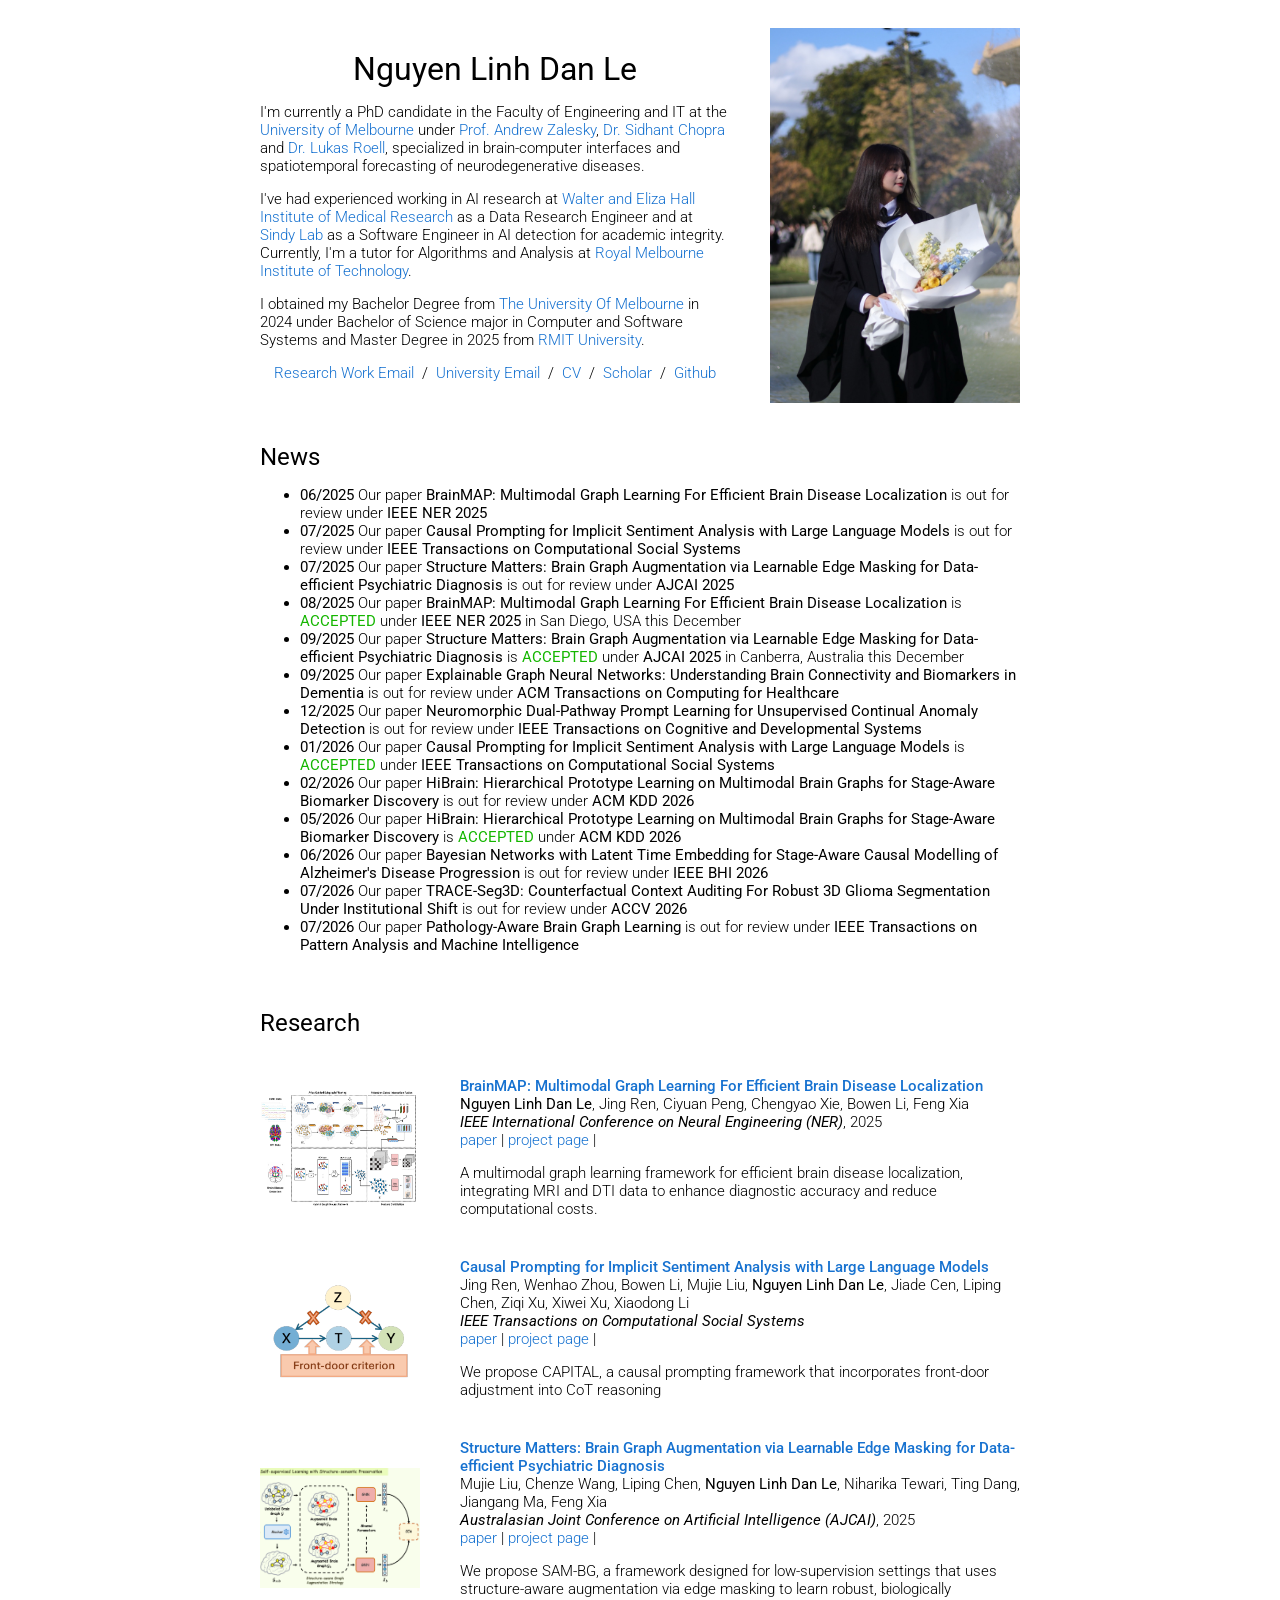
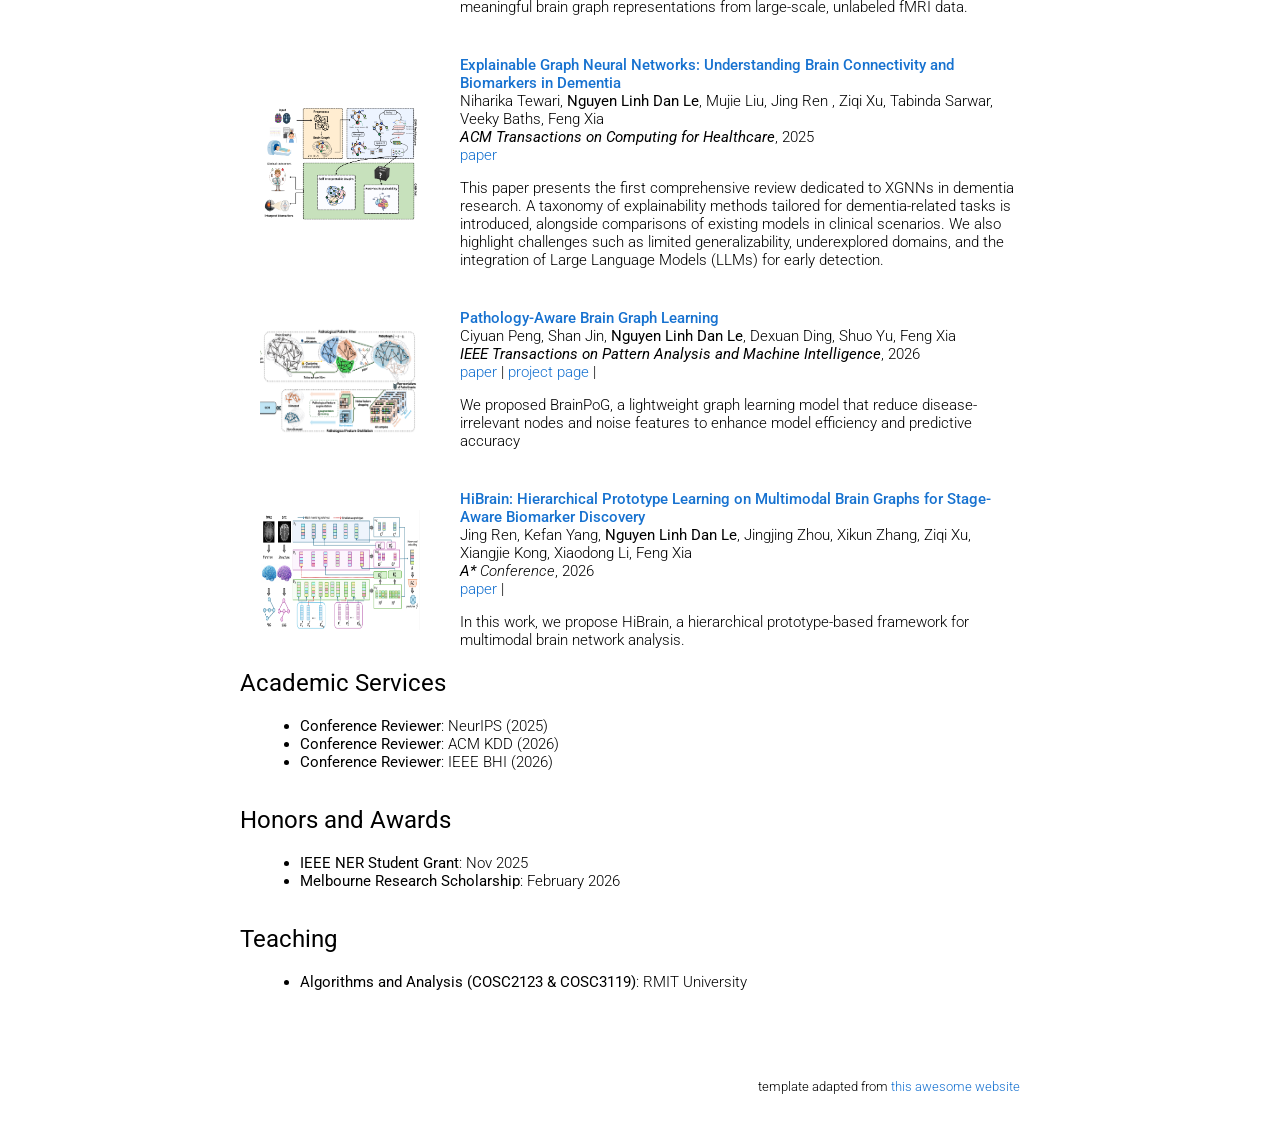
==== commit 8170bdbe: "update" ====
--- a/index.html
+++ b/index.html
@@ -173,11 +173,12 @@
             <li><strong>09/2025</strong> Our paper <strong>Structure Matters: Brain Graph Augmentation via Learnable Edge Masking for Data-efficient Psychiatric Diagnosis</strong></a> is <span style="color: #15b600;"><strong>ACCEPTED</strong></span> under <strong>AJCAI 2025</strong> in Canberra, Australia this December</li>
             <li><strong>09/2025</strong> Our paper <strong>Explainable Graph Neural Networks: Understanding Brain Connectivity and Biomarkers in Dementia</strong></a> is out for review under <strong>ACM Transactions on Computing for Healthcare</strong></li>
             <li><strong>12/2025</strong> Our paper <strong>Neuromorphic Dual-Pathway Prompt Learning for Unsupervised Continual Anomaly Detection</strong></a> is out for review under <strong>IEEE Transactions on Cognitive and Developmental Systems</strong></li>
-            <li><strong>01/2026</strong> Our paper <strong>Brain PathoGraph Learning</strong></a> is out for review under <strong>ACM KDD 2026</strong></li>
             <li><strong>01/2026</strong> Our paper <strong>Causal Prompting for Implicit Sentiment Analysis with Large Language Models</strong></a> is <span style="color: #15b600;"><strong>ACCEPTED</strong></span> under <strong>IEEE Transactions on Computational Social Systems</strong></li>
             <li><strong>02/2026</strong> Our paper <strong>HiBrain: Hierarchical Prototype Learning on Multimodal Brain Graphs for Stage-Aware Biomarker Discovery</strong></a> is out for review under <strong>ACM KDD 2026</strong></li>
             <li><strong>05/2026</strong> Our paper <strong>HiBrain: Hierarchical Prototype Learning on Multimodal Brain Graphs for Stage-Aware Biomarker Discovery</strong></a> is <span style="color: #15b600;"><strong>ACCEPTED</strong></span> under <strong>ACM KDD 2026</strong></li>
             <li><strong>06/2026</strong> Our paper <strong>Bayesian Networks with Latent Time Embedding for Stage-Aware Causal Modelling of Alzheimer's Disease Progression</strong></a> is out for review under <strong>IEEE BHI 2026</strong></li>
+            <li><strong>07/2026</strong> Our paper <strong>TRACE-Seg3D: Counterfactual Context Auditing For Robust 3D Glioma Segmentation Under Institutional Shift</strong></a> is out for review under <strong>ACCV 2026</strong></li>
+            <li><strong>07/2026</strong> Our paper <strong>Pathology-Aware Brain Graph Learning</strong></a> is out for review under <strong>IEEE Transactions on Pattern Analysis and Machine Intelligence</strong></li>
           </div>
           </div>
         </ul>
@@ -320,18 +321,18 @@
       <td valign="top" width="75%">
           <a href="">
             <papertitle>
-              Brain PathoGraph Learning
+              Pathology-Aware Brain Graph Learning
             </papertitle>
           </a>
           <br> 
           Ciyuan Peng</a>,
+          Shan Jin</a>,
           <strong>Nguyen Linh Dan Le</strong></a>,
-          Shan Jin</a>,
           Dexuan Ding</a>,
           Shuo Yu</a>,
           Feng Xia</a>
           <br>
-          <em><strong>A*</strong> Conference</em>, 2026
+          <em><strong>IEEE Transactions on Pattern Analysis and Machine Intelligence</strong></em>, 2026
           <br>
           <a href="https://arxiv.org/pdf/2509.21742">paper</a> |
           <a href="https://github.com/danleneurocom/BrainPoG">project page</a> |
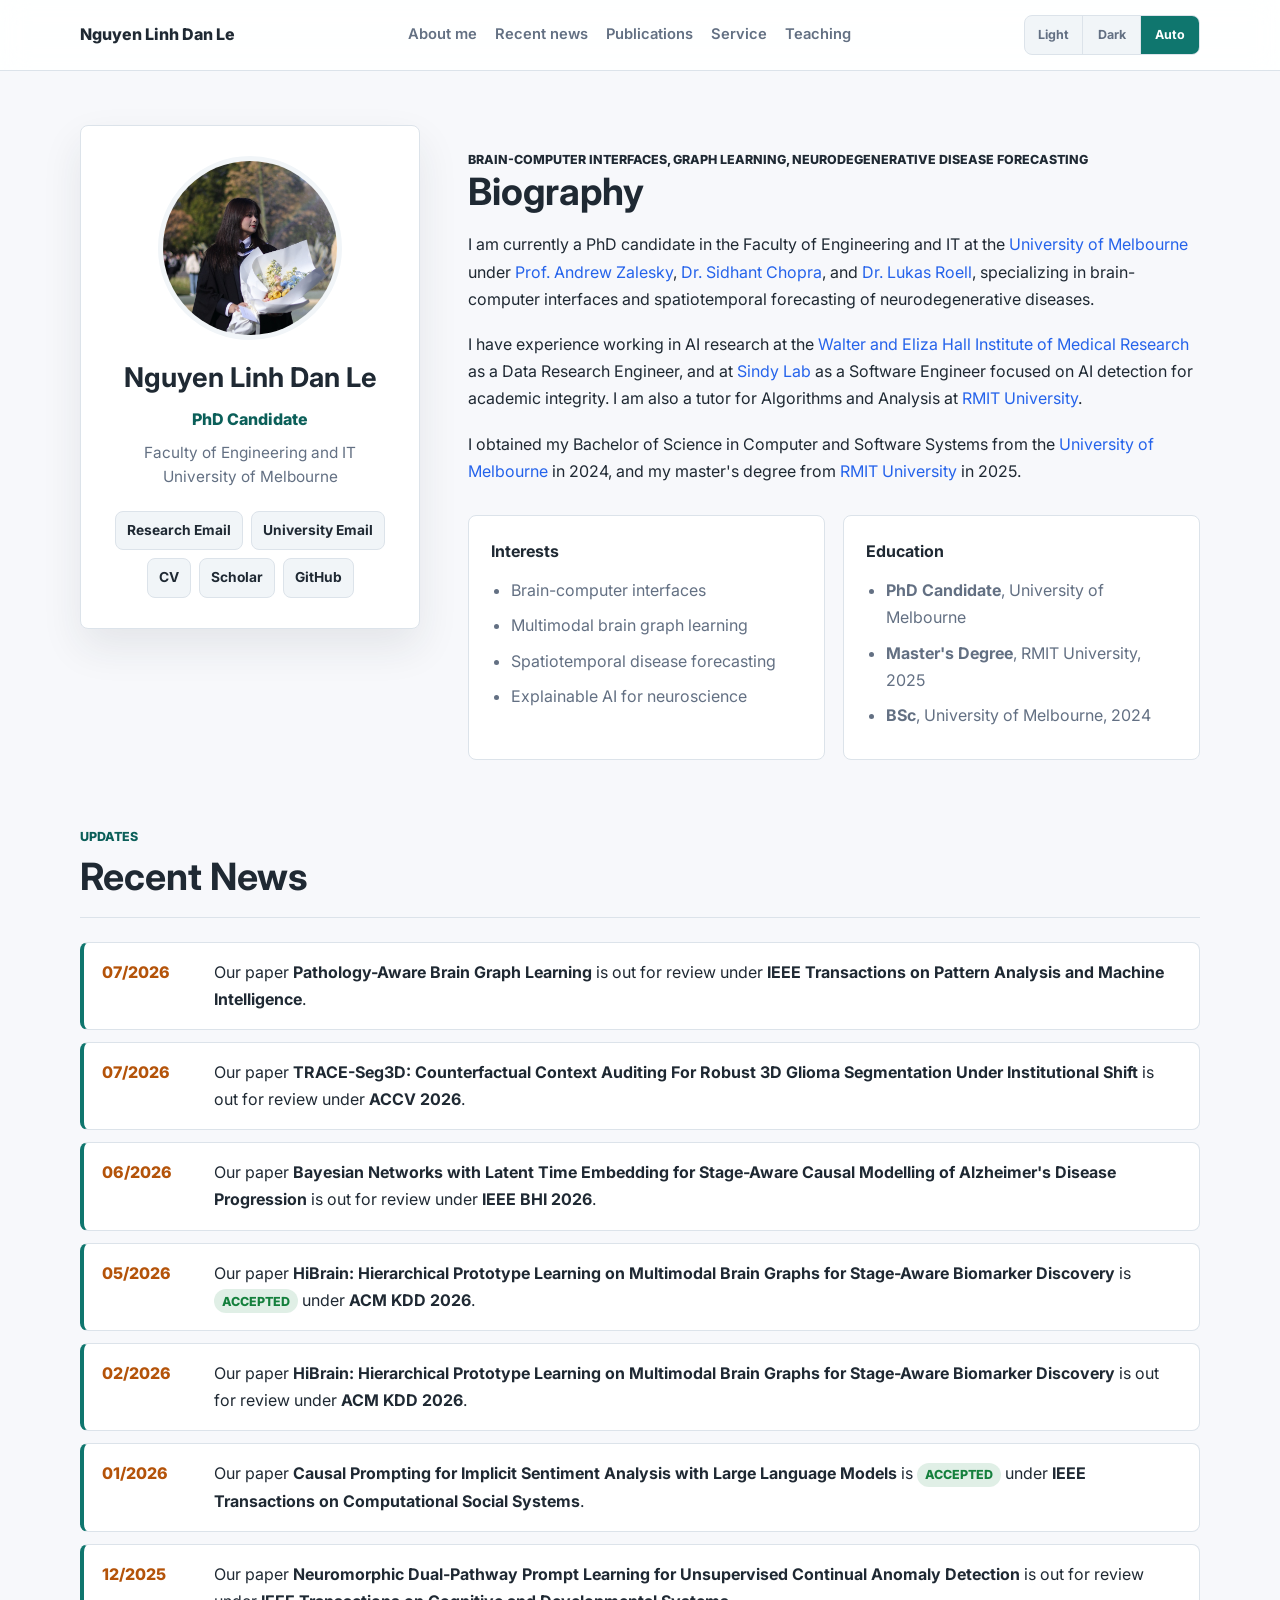
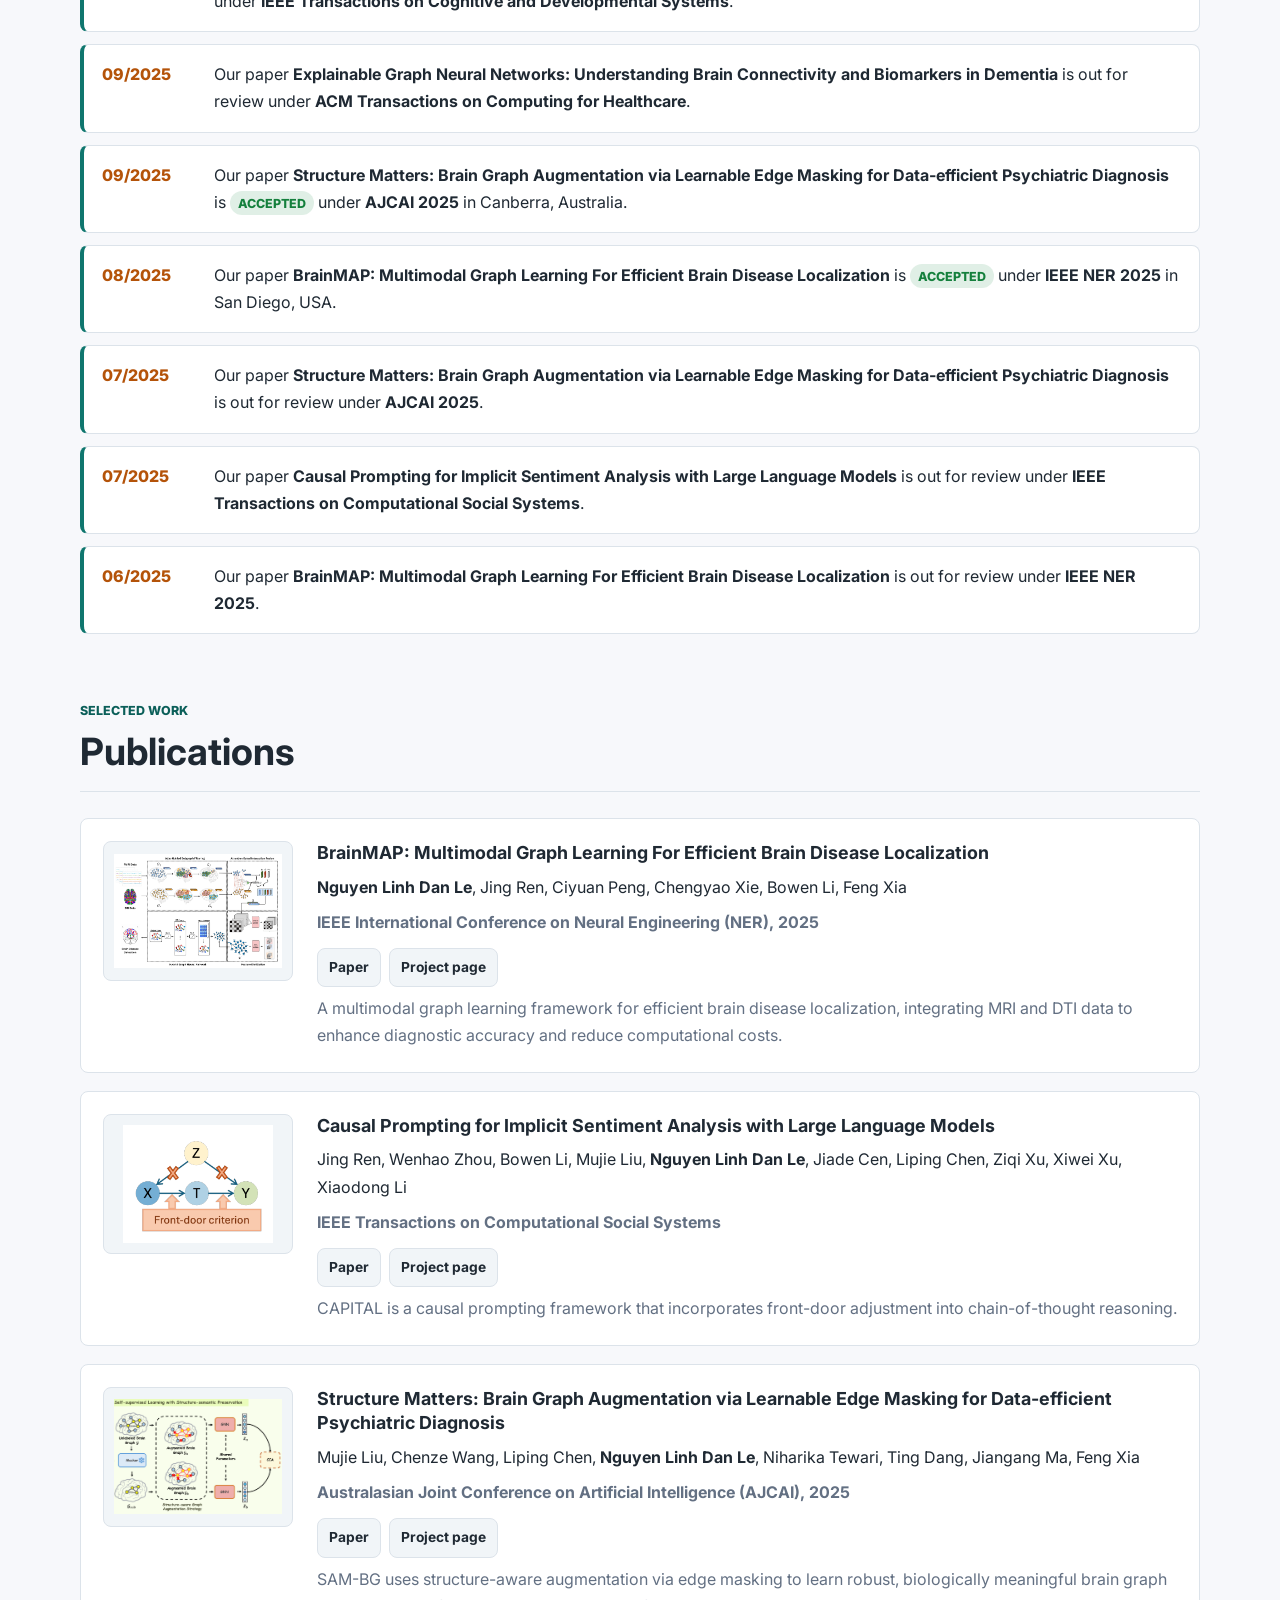
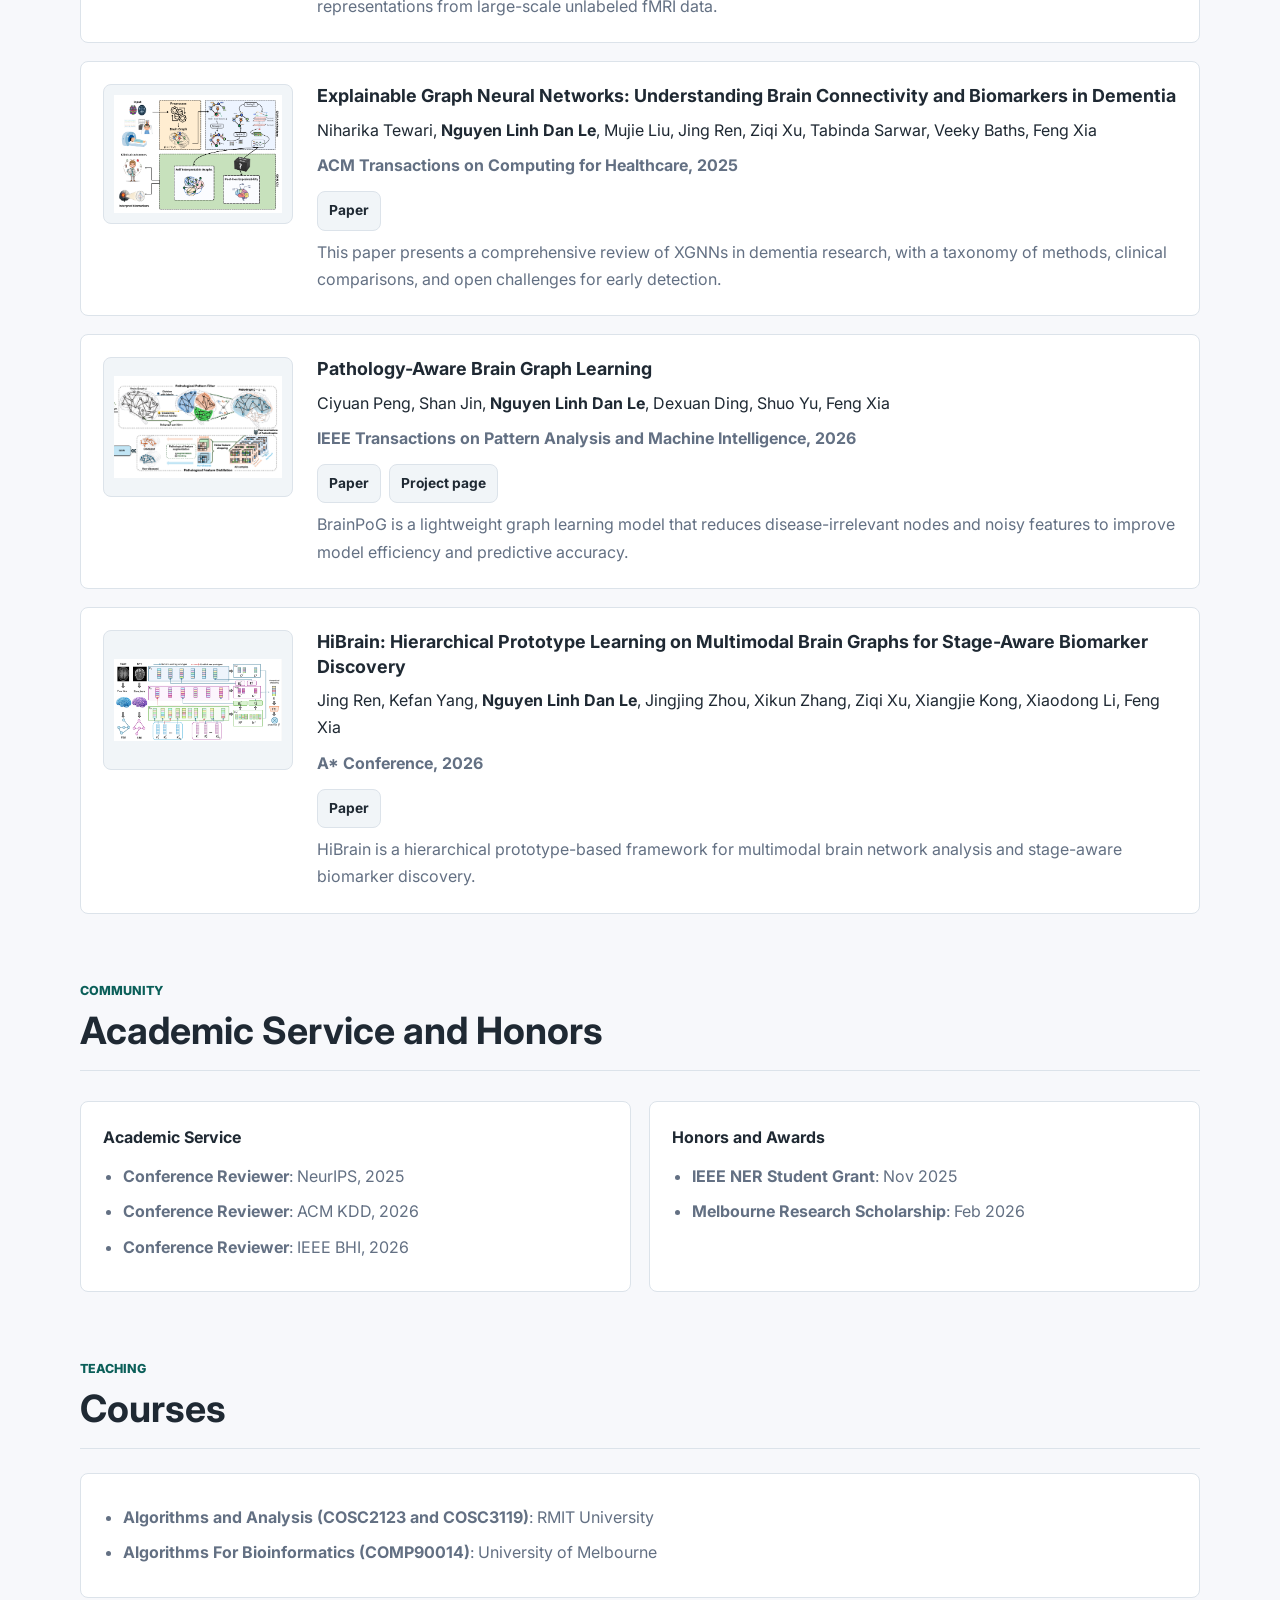
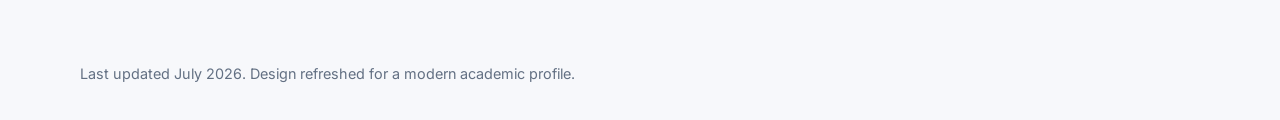
==== commit f3b9b6e6: "Refresh homepage design" ====
--- a/index.html
+++ b/index.html
@@ -1,549 +1,336 @@
-<!DOCTYPE HTML PUBLIC "-//W3C//DTD HTML 4.01 Transitional//EN">
-<html>
-
+<!doctype html>
+<html lang="en" data-theme="light">
 <head>
-  <meta name=viewport content=“width=800”>
-  <meta name="generator" content="HTML Tidy for Linux/x86 (vers 11 February 2007), see www.w3.org">
-  <meta http-equiv="Content-Type" content="text/html; charset=UTF-8" />
-  <style type="text/css">
-    @import url(https://fonts.googleapis.com/css?family=Roboto:400,400italic,500,500italic,700,700italic,900,900italic,300italic,300);
-
-    /* Color scheme stolen from Sergey Karayev */
-    a {
-      /*color: #b60a1c;*/
-      color: #1772d0;
-      /*color: #bd0a36;*/
-      text-decoration: none;
-    }
-
-    a:focus,
-    a:hover {
-      color: #f09228;
-      text-decoration: none;
-    }
-
-    body,
-    td,
-    th,
-    tr,
-    p,
-    a {
-      font-family: 'Roboto', sans-serif;
-      font-size: 15px;
-      font-weight: 300;
-    }
-
-    strong {
-      font-family: 'Roboto', sans-serif;
-      /*font-family: 'Lato', Verdana, Helvetica, sans-serif;*/
-      /*font-family: 'Avenir Next';*/
-      font-size: 15px;
-      font-weight: 400;
-    }
-
-    heading {
-      /*font-family: 'Lato', Verdana, Helvetica, sans-serif;*/
-      font-family: 'Roboto', sans-serif;
-      /*font-family: 'Avenir Next';*/
-      /*src: url("./fonts/Roboto_Mono_for_Powerline.ttf");*/
-      font-size: 24px;
-      font-weight: 400;
-    }
-
-    papertitle {
-      /*font-family: 'Lato', Verdana, Helvetica, sans-serif;*/
-      font-family: 'Roboto', sans-serif;
-      /*font-family: 'Avenir Next';*/
-      /*src: url("./fonts/Roboto_Mono_for_Powerline.ttf");*/
-      font-size: 15px;
-      font-weight: 500;
-    }
-
-    name {
-      /*font-family: 'Lato', Verdana, Helvetica, sans-serif;*/
-      font-family: 'Roboto', sans-serif;
-      /*font-family: 'Avenir Next';*/
-      font-weight: 400;
-      font-size: 32px;
-    }
-
-    .one {
-      width: 160px;
-      height: 140px;
-      position: relative;
-    }
-
-    .two {
-      width: 160px;
-      height: 160px;
-      position: absolute;
-      transition: opacity .2s ease-in-out;
-      -moz-transition: opacity .2s ease-in-out;
-      -webkit-transition: opacity .2s ease-in-out;
-    }
-
-    .fade {
-      transition: opacity .2s ease-in-out;
-      -moz-transition: opacity .2s ease-in-out;
-      -webkit-transition: opacity .2s ease-in-out;
-    }
-
-    span.highlight {
-      background-color: #ffffd0;
-    }
-  </style>
+  <meta charset="utf-8">
+  <meta name="viewport" content="width=device-width, initial-scale=1">
+  <meta name="description" content="Academic homepage of Nguyen Linh Dan Le, PhD candidate at the University of Melbourne.">
+  <title>Nguyen Linh Dan Le</title>
   <link rel="icon" type="image/png" href="images/icon.png">
-  <title>Dan Homepage</title>
-  <meta http-equiv="Content-Type" content="text/html; charset=us-ascii">
-  <link href='https://fonts.googleapis.com/css?family=Lato:400,700,400italic,700italic' rel='stylesheet'
-    type='text/css'>
-  <script src="script/functions.js"></script>
+  <link rel="preconnect" href="https://fonts.googleapis.com">
+  <link rel="preconnect" href="https://fonts.gstatic.com" crossorigin>
+  <link href="https://fonts.googleapis.com/css2?family=Inter:wght@400;500;600;700;800&amp;display=swap" rel="stylesheet">
+  <link rel="stylesheet" href="stylesheet.css">
 </head>
-
 <body>
-  <table width="800" border="0" align="center" cellspacing="0" cellpadding="0">
-    <tr>
-      <td>
-        <table width="100%" align="center" border="0" cellspacing="0" cellpadding="20">
-          <!--<tr onmouseout="headshot_stop()" onmouseover="headshot_start()">-->
-          <tr>
-            <td width="67%" valign="middle">
-              <p align="center">
-                <name>Nguyen Linh Dan Le</name>
-              </p>
-              <p>
-                I'm currently a PhD candidate in the Faculty of Engineering and IT at the <a href="https://www.unimelb.edu.au/">University of Melbourne</a>
-                under <a href="https://findanexpert.unimelb.edu.au/profile/24599-andrew-zalesky">Prof. Andrew Zalesky</a>, <a href="https://findanexpert.unimelb.edu.au/profile/1092675-sidhant-chopra">Dr. Sidhant Chopra</a> and <a href="https://scholar.google.com/citations?user=arDr8VsAAAAJ&hl=en">Dr. Lukas Roell</a>, specialized in brain-computer interfaces and spatiotemporal forecasting of neurodegenerative diseases.
-              </p>
-              <p>
-                I've had experienced working in AI research at <a href="https://www.wehi.edu.au/">Walter and Eliza Hall Institute of Medical Research</a> as a Data Research Engineer and at 
-                <a href="https://www.linkedin.com/company/sindy/posts/?feedView=all">Sindy Lab</a> as a Software Engineer in AI detection for academic integrity.
-                Currently, I'm a tutor for Algorithms and Analysis at <a href="https://www.rmit.edu.au/">Royal Melbourne Institute of Technology</a>.
-              </p>
-              
-              <p>
-                I obtained my Bachelor Degree from <a href="https://www.unimelb.edu.au/">The University Of Melbourne</a> in 2024 under Bachelor of Science major in Computer and Software Systems and Master Degree in 2025 from <a href="https://www.rmit.edu.au/">RMIT University</a>.
-              </p>
-              <p style="text-align:center">
-                  <a href="mailto:dan.le@ieee.org">Research Work Email</a> &nbsp;/&nbsp;
-                  <a href="mailto:nguyenlinhda@student.unimelb.edu.au">University Email</a> &nbsp;/&nbsp;
-                  <a href="data/Research Resume.pdf">CV</a> &nbsp;/&nbsp;
-                  <a href="https://scholar.google.com/citations?user=TmCpgz4AAAAJ&hl=en&oi=ao">Scholar</a> &nbsp;/&nbsp;                 
-                  <a href="https://github.com/danleneurocom">Github</a>
-                </p>
-            </td>
-            <td width="33%">
-              <img src="images/me.JPG" width="250" alt="headshot">
-      
-          </tr>
-        </table>
-
-        <!-- <table width="100%" align="center" border="0" cellspacing="0" cellpadding="20">
-          <tr>
-            <td width="33%" align="center" valign="middle">
-              <a href="https://www.qualcomm.com/research/artificial-intelligence">
-                <img src="images/affiliation/qualcomm.jpg" width="210" alt="Qualcomm">
-              </a>
-            </td>
-            <td width="33%" align="center" valign="middle">
-              <a href="https://www.vinai.io/">
-                <img src="images/affiliation/vinai.png" width="150" alt="VinAI">
-              </a>
-            </td>
-            <td width="33%" align="center" valign="middle">
-              <a href="https://hcmut.edu.vn/">
-                <img src="images/affiliation/hcmut.png" width="180" alt="HCMUT">
-              </a>
-            </td>
-          </tr>
-        </table>
-         -->
-
-
-
-  <table width="100%" align="center" border="0" cellspacing="0" cellpadding="20">
-    <tr>
-      <td>
-        <heading>News</heading>
+  <header class="site-header">
+    <div class="header-inner">
+      <a class="brand" href="#about">Nguyen Linh Dan Le</a>
+      <nav class="main-nav" aria-label="Primary navigation">
+        <a href="#about">About me</a>
+        <a href="#news">Recent news</a>
+        <a href="#publications">Publications</a>
+        <a href="#service">Service</a>
+        <a href="#teaching">Teaching</a>
+      </nav>
+      <div class="theme-control" aria-label="Color theme">
+        <button type="button" data-theme-choice="light">Light</button>
+        <button type="button" data-theme-choice="dark">Dark</button>
+        <button type="button" data-theme-choice="auto">Auto</button>
+      </div>
+    </div>
+  </header>
+
+  <main class="page-shell">
+    <section id="about" class="profile-layout">
+      <aside class="profile-panel" aria-label="Profile summary">
+        <img class="portrait" src="images/me.JPG" alt="Nguyen Linh Dan Le">
+        <h1>Nguyen Linh Dan Le</h1>
+        <p class="role">PhD Candidate</p>
+        <p class="affiliation">Faculty of Engineering and IT<br>University of Melbourne</p>
+        <div class="profile-links" aria-label="Profile links">
+          <a href="mailto:dan.le@ieee.org">Research Email</a>
+          <a href="mailto:nguyenlinhda@student.unimelb.edu.au">University Email</a>
+          <a href="data/Research Resume.pdf">CV</a>
+          <a href="https://scholar.google.com/citations?user=TmCpgz4AAAAJ&amp;hl=en&amp;oi=ao">Scholar</a>
+          <a href="https://github.com/danleneurocom">GitHub</a>
+        </div>
+      </aside>
+
+      <div class="bio-content">
+        <p class="eyebrow">Brain-computer interfaces, graph learning, neurodegenerative disease forecasting</p>
+        <h2>Biography</h2>
+        <p>
+          I am currently a PhD candidate in the Faculty of Engineering and IT at the
+          <a href="https://www.unimelb.edu.au/">University of Melbourne</a> under
+          <a href="https://findanexpert.unimelb.edu.au/profile/24599-andrew-zalesky">Prof. Andrew Zalesky</a>,
+          <a href="https://findanexpert.unimelb.edu.au/profile/1092675-sidhant-chopra">Dr. Sidhant Chopra</a>, and
+          <a href="https://scholar.google.com/citations?user=arDr8VsAAAAJ&amp;hl=en">Dr. Lukas Roell</a>,
+          specializing in brain-computer interfaces and spatiotemporal forecasting of neurodegenerative diseases.
+        </p>
+        <p>
+          I have experience working in AI research at the
+          <a href="https://www.wehi.edu.au/">Walter and Eliza Hall Institute of Medical Research</a> as a Data Research Engineer,
+          and at <a href="https://www.linkedin.com/company/sindy/posts/?feedView=all">Sindy Lab</a> as a Software Engineer
+          focused on AI detection for academic integrity. I am also a tutor for Algorithms and Analysis at
+          <a href="https://www.rmit.edu.au/">RMIT University</a>.
+        </p>
+        <p>
+          I obtained my Bachelor of Science in Computer and Software Systems from the
+          <a href="https://www.unimelb.edu.au/">University of Melbourne</a> in 2024, and my master's degree from
+          <a href="https://www.rmit.edu.au/">RMIT University</a> in 2025.
+        </p>
+
+        <div class="bio-grid">
+          <section class="info-block">
+            <h3>Interests</h3>
+            <ul>
+              <li>Brain-computer interfaces</li>
+              <li>Multimodal brain graph learning</li>
+              <li>Spatiotemporal disease forecasting</li>
+              <li>Explainable AI for neuroscience</li>
+            </ul>
+          </section>
+          <section class="info-block">
+            <h3>Education</h3>
+            <ul>
+              <li><strong>PhD Candidate</strong>, University of Melbourne</li>
+              <li><strong>Master's Degree</strong>, RMIT University, 2025</li>
+              <li><strong>BSc</strong>, University of Melbourne, 2024</li>
+            </ul>
+          </section>
+        </div>
+      </div>
+    </section>
+
+    <section id="news" class="content-section">
+      <div class="section-heading">
+        <p class="eyebrow">Updates</p>
+        <h2>Recent News</h2>
+      </div>
+      <ol class="news-list">
+        <li>
+          <time>07/2026</time>
+          <p>Our paper <strong>Pathology-Aware Brain Graph Learning</strong> is out for review under <strong>IEEE Transactions on Pattern Analysis and Machine Intelligence</strong>.</p>
+        </li>
+        <li>
+          <time>07/2026</time>
+          <p>Our paper <strong>TRACE-Seg3D: Counterfactual Context Auditing For Robust 3D Glioma Segmentation Under Institutional Shift</strong> is out for review under <strong>ACCV 2026</strong>.</p>
+        </li>
+        <li>
+          <time>06/2026</time>
+          <p>Our paper <strong>Bayesian Networks with Latent Time Embedding for Stage-Aware Causal Modelling of Alzheimer's Disease Progression</strong> is out for review under <strong>IEEE BHI 2026</strong>.</p>
+        </li>
+        <li>
+          <time>05/2026</time>
+          <p>Our paper <strong>HiBrain: Hierarchical Prototype Learning on Multimodal Brain Graphs for Stage-Aware Biomarker Discovery</strong> is <span class="status accepted">accepted</span> under <strong>ACM KDD 2026</strong>.</p>
+        </li>
+        <li>
+          <time>02/2026</time>
+          <p>Our paper <strong>HiBrain: Hierarchical Prototype Learning on Multimodal Brain Graphs for Stage-Aware Biomarker Discovery</strong> is out for review under <strong>ACM KDD 2026</strong>.</p>
+        </li>
+        <li>
+          <time>01/2026</time>
+          <p>Our paper <strong>Causal Prompting for Implicit Sentiment Analysis with Large Language Models</strong> is <span class="status accepted">accepted</span> under <strong>IEEE Transactions on Computational Social Systems</strong>.</p>
+        </li>
+        <li>
+          <time>12/2025</time>
+          <p>Our paper <strong>Neuromorphic Dual-Pathway Prompt Learning for Unsupervised Continual Anomaly Detection</strong> is out for review under <strong>IEEE Transactions on Cognitive and Developmental Systems</strong>.</p>
+        </li>
+        <li>
+          <time>09/2025</time>
+          <p>Our paper <strong>Explainable Graph Neural Networks: Understanding Brain Connectivity and Biomarkers in Dementia</strong> is out for review under <strong>ACM Transactions on Computing for Healthcare</strong>.</p>
+        </li>
+        <li>
+          <time>09/2025</time>
+          <p>Our paper <strong>Structure Matters: Brain Graph Augmentation via Learnable Edge Masking for Data-efficient Psychiatric Diagnosis</strong> is <span class="status accepted">accepted</span> under <strong>AJCAI 2025</strong> in Canberra, Australia.</p>
+        </li>
+        <li>
+          <time>08/2025</time>
+          <p>Our paper <strong>BrainMAP: Multimodal Graph Learning For Efficient Brain Disease Localization</strong> is <span class="status accepted">accepted</span> under <strong>IEEE NER 2025</strong> in San Diego, USA.</p>
+        </li>
+        <li>
+          <time>07/2025</time>
+          <p>Our paper <strong>Structure Matters: Brain Graph Augmentation via Learnable Edge Masking for Data-efficient Psychiatric Diagnosis</strong> is out for review under <strong>AJCAI 2025</strong>.</p>
+        </li>
+        <li>
+          <time>07/2025</time>
+          <p>Our paper <strong>Causal Prompting for Implicit Sentiment Analysis with Large Language Models</strong> is out for review under <strong>IEEE Transactions on Computational Social Systems</strong>.</p>
+        </li>
+        <li>
+          <time>06/2025</time>
+          <p>Our paper <strong>BrainMAP: Multimodal Graph Learning For Efficient Brain Disease Localization</strong> is out for review under <strong>IEEE NER 2025</strong>.</p>
+        </li>
+      </ol>
+    </section>
+
+    <section id="publications" class="content-section">
+      <div class="section-heading">
+        <p class="eyebrow">Selected work</p>
+        <h2>Publications</h2>
+      </div>
+
+      <div class="publication-list">
+        <article class="publication">
+          <a class="publication-media" href="https://arxiv.org/abs/2506.11178" aria-label="BrainMAP paper">
+            <img src="images/BrainMAP.png" alt="BrainMAP project preview">
+          </a>
+          <div class="publication-body">
+            <h3><a href="https://arxiv.org/abs/2506.11178">BrainMAP: Multimodal Graph Learning For Efficient Brain Disease Localization</a></h3>
+            <p class="authors"><strong>Nguyen Linh Dan Le</strong>, Jing Ren, Ciyuan Peng, Chengyao Xie, Bowen Li, Feng Xia</p>
+            <p class="venue">IEEE International Conference on Neural Engineering (NER), 2025</p>
+            <div class="paper-links">
+              <a href="https://arxiv.org/abs/2506.11178">Paper</a>
+              <a href="https://github.com/danleneurocom/BrainMAP">Project page</a>
+            </div>
+            <p>A multimodal graph learning framework for efficient brain disease localization, integrating MRI and DTI data to enhance diagnostic accuracy and reduce computational costs.</p>
+          </div>
+        </article>
+
+        <article class="publication">
+          <a class="publication-media" href="https://arxiv.org/pdf/2507.00389" aria-label="CAPITAL paper">
+            <img src="images/CasualLLM.png" alt="Causal prompting project preview">
+          </a>
+          <div class="publication-body">
+            <h3><a href="https://arxiv.org/pdf/2507.00389">Causal Prompting for Implicit Sentiment Analysis with Large Language Models</a></h3>
+            <p class="authors">Jing Ren, Wenhao Zhou, Bowen Li, Mujie Liu, <strong>Nguyen Linh Dan Le</strong>, Jiade Cen, Liping Chen, Ziqi Xu, Xiwei Xu, Xiaodong Li</p>
+            <p class="venue">IEEE Transactions on Computational Social Systems</p>
+            <div class="paper-links">
+              <a href="https://arxiv.org/pdf/2507.00389">Paper</a>
+              <a href="https://github.com/whZ62/CAPITAL">Project page</a>
+            </div>
+            <p>CAPITAL is a causal prompting framework that incorporates front-door adjustment into chain-of-thought reasoning.</p>
+          </div>
+        </article>
+
+        <article class="publication">
+          <a class="publication-media" href="https://arxiv.org/pdf/2509.09744" aria-label="SAM-BG paper">
+            <img src="images/SAMBG.png" alt="SAM-BG project preview">
+          </a>
+          <div class="publication-body">
+            <h3><a href="https://arxiv.org/pdf/2509.09744">Structure Matters: Brain Graph Augmentation via Learnable Edge Masking for Data-efficient Psychiatric Diagnosis</a></h3>
+            <p class="authors">Mujie Liu, Chenze Wang, Liping Chen, <strong>Nguyen Linh Dan Le</strong>, Niharika Tewari, Ting Dang, Jiangang Ma, Feng Xia</p>
+            <p class="venue">Australasian Joint Conference on Artificial Intelligence (AJCAI), 2025</p>
+            <div class="paper-links">
+              <a href="https://arxiv.org/pdf/2509.09744">Paper</a>
+              <a href="https://github.com/mjliu99/SAM-BG">Project page</a>
+            </div>
+            <p>SAM-BG uses structure-aware augmentation via edge masking to learn robust, biologically meaningful brain graph representations from large-scale unlabeled fMRI data.</p>
+          </div>
+        </article>
+
+        <article class="publication">
+          <a class="publication-media" href="https://arxiv.org/pdf/2509.18568" aria-label="Explainable GNNs paper">
+            <img src="images/Survey.png" alt="Explainable graph neural network survey preview">
+          </a>
+          <div class="publication-body">
+            <h3><a href="https://arxiv.org/pdf/2509.18568">Explainable Graph Neural Networks: Understanding Brain Connectivity and Biomarkers in Dementia</a></h3>
+            <p class="authors">Niharika Tewari, <strong>Nguyen Linh Dan Le</strong>, Mujie Liu, Jing Ren, Ziqi Xu, Tabinda Sarwar, Veeky Baths, Feng Xia</p>
+            <p class="venue">ACM Transactions on Computing for Healthcare, 2025</p>
+            <div class="paper-links">
+              <a href="https://arxiv.org/pdf/2509.18568">Paper</a>
+            </div>
+            <p>This paper presents a comprehensive review of XGNNs in dementia research, with a taxonomy of methods, clinical comparisons, and open challenges for early detection.</p>
+          </div>
+        </article>
+
+        <article class="publication">
+          <a class="publication-media" href="https://arxiv.org/pdf/2509.21742" aria-label="BrainPoG paper">
+            <img src="images/BrainPog.png" alt="BrainPoG project preview">
+          </a>
+          <div class="publication-body">
+            <h3><a href="https://arxiv.org/pdf/2509.21742">Pathology-Aware Brain Graph Learning</a></h3>
+            <p class="authors">Ciyuan Peng, Shan Jin, <strong>Nguyen Linh Dan Le</strong>, Dexuan Ding, Shuo Yu, Feng Xia</p>
+            <p class="venue">IEEE Transactions on Pattern Analysis and Machine Intelligence, 2026</p>
+            <div class="paper-links">
+              <a href="https://arxiv.org/pdf/2509.21742">Paper</a>
+              <a href="https://github.com/danleneurocom/BrainPoG">Project page</a>
+            </div>
+            <p>BrainPoG is a lightweight graph learning model that reduces disease-irrelevant nodes and noisy features to improve model efficiency and predictive accuracy.</p>
+          </div>
+        </article>
+
+        <article class="publication">
+          <a class="publication-media" href="https://openreview.net/forum?id=elEox7tlQR#discussion" aria-label="HiBrain paper">
+            <img src="images/HiBrain.png" alt="HiBrain project preview">
+          </a>
+          <div class="publication-body">
+            <h3><a href="https://openreview.net/forum?id=elEox7tlQR#discussion">HiBrain: Hierarchical Prototype Learning on Multimodal Brain Graphs for Stage-Aware Biomarker Discovery</a></h3>
+            <p class="authors">Jing Ren, Kefan Yang, <strong>Nguyen Linh Dan Le</strong>, Jingjing Zhou, Xikun Zhang, Ziqi Xu, Xiangjie Kong, Xiaodong Li, Feng Xia</p>
+            <p class="venue">A* Conference, 2026</p>
+            <div class="paper-links">
+              <a href="https://openreview.net/forum?id=elEox7tlQR#discussion">Paper</a>
+            </div>
+            <p>HiBrain is a hierarchical prototype-based framework for multimodal brain network analysis and stage-aware biomarker discovery.</p>
+          </div>
+        </article>
+      </div>
+    </section>
+
+    <section id="service" class="content-section">
+      <div class="section-heading">
+        <p class="eyebrow">Community</p>
+        <h2>Academic Service and Honors</h2>
+      </div>
+      <div class="detail-grid">
+        <section class="detail-panel">
+          <h3>Academic Service</h3>
+          <ul>
+            <li><strong>Conference Reviewer</strong>: NeurIPS, 2025</li>
+            <li><strong>Conference Reviewer</strong>: ACM KDD, 2026</li>
+            <li><strong>Conference Reviewer</strong>: IEEE BHI, 2026</li>
+          </ul>
+        </section>
+        <section class="detail-panel">
+          <h3>Honors and Awards</h3>
+          <ul>
+            <li><strong>IEEE NER Student Grant</strong>: Nov 2025</li>
+            <li><strong>Melbourne Research Scholarship</strong>: Feb 2026</li>
+          </ul>
+        </section>
+      </div>
+    </section>
+
+    <section id="teaching" class="content-section">
+      <div class="section-heading">
+        <p class="eyebrow">Teaching</p>
+        <h2>Courses</h2>
+      </div>
+      <div class="detail-panel wide">
         <ul>
-            <li><strong>06/2025</strong> Our paper <strong>BrainMAP: Multimodal Graph Learning For Efficient Brain Disease Localization</strong></a> is out for review under <strong>IEEE NER 2025</strong></li>
-            <li><strong>07/2025</strong> Our paper <strong>Causal Prompting for Implicit Sentiment Analysis with Large Language Models</strong></a> is out for review under <strong>IEEE Transactions on Computational Social Systems</strong></li>
-            <li><strong>07/2025</strong> Our paper <strong>Structure Matters: Brain Graph Augmentation via Learnable Edge Masking for Data-efficient Psychiatric Diagnosis</strong></a> is out for review under <strong>AJCAI 2025</strong></li>
-            <li><strong>08/2025</strong> Our paper <strong>BrainMAP: Multimodal Graph Learning For Efficient Brain Disease Localization</strong></a> is <span style="color: #15b600;"><strong>ACCEPTED</strong></span> under <strong>IEEE NER 2025</strong> in San Diego, USA this December</li>
-            <li><strong>09/2025</strong> Our paper <strong>Structure Matters: Brain Graph Augmentation via Learnable Edge Masking for Data-efficient Psychiatric Diagnosis</strong></a> is <span style="color: #15b600;"><strong>ACCEPTED</strong></span> under <strong>AJCAI 2025</strong> in Canberra, Australia this December</li>
-            <li><strong>09/2025</strong> Our paper <strong>Explainable Graph Neural Networks: Understanding Brain Connectivity and Biomarkers in Dementia</strong></a> is out for review under <strong>ACM Transactions on Computing for Healthcare</strong></li>
-            <li><strong>12/2025</strong> Our paper <strong>Neuromorphic Dual-Pathway Prompt Learning for Unsupervised Continual Anomaly Detection</strong></a> is out for review under <strong>IEEE Transactions on Cognitive and Developmental Systems</strong></li>
-            <li><strong>01/2026</strong> Our paper <strong>Causal Prompting for Implicit Sentiment Analysis with Large Language Models</strong></a> is <span style="color: #15b600;"><strong>ACCEPTED</strong></span> under <strong>IEEE Transactions on Computational Social Systems</strong></li>
-            <li><strong>02/2026</strong> Our paper <strong>HiBrain: Hierarchical Prototype Learning on Multimodal Brain Graphs for Stage-Aware Biomarker Discovery</strong></a> is out for review under <strong>ACM KDD 2026</strong></li>
-            <li><strong>05/2026</strong> Our paper <strong>HiBrain: Hierarchical Prototype Learning on Multimodal Brain Graphs for Stage-Aware Biomarker Discovery</strong></a> is <span style="color: #15b600;"><strong>ACCEPTED</strong></span> under <strong>ACM KDD 2026</strong></li>
-            <li><strong>06/2026</strong> Our paper <strong>Bayesian Networks with Latent Time Embedding for Stage-Aware Causal Modelling of Alzheimer's Disease Progression</strong></a> is out for review under <strong>IEEE BHI 2026</strong></li>
-            <li><strong>07/2026</strong> Our paper <strong>TRACE-Seg3D: Counterfactual Context Auditing For Robust 3D Glioma Segmentation Under Institutional Shift</strong></a> is out for review under <strong>ACCV 2026</strong></li>
-            <li><strong>07/2026</strong> Our paper <strong>Pathology-Aware Brain Graph Learning</strong></a> is out for review under <strong>IEEE Transactions on Pattern Analysis and Machine Intelligence</strong></li>
-          </div>
-          </div>
+          <li><strong>Algorithms and Analysis (COSC2123 and COSC3119)</strong>: RMIT University</li>
+          <li><strong>Algorithms For Bioinformatics (COMP90014)</strong>: University of Melbourne</li>
         </ul>
-      </td>
-    </tr>
-    <tr>
-      <td width="100%" valign="middle">
-        <heading>Research</heading>
-      </td>
-    </tr>
-  </table>
-
-  <table width="100%" align="center" border="0" cellspacing="0" cellpadding="20">
-
-    <tr>
-      <td width="25%">
-        <img src="images/BrainMAP.png" width="160" height="120">
-      </td>
-      <td valign="top" width="75%">
-          <a href="">
-            <papertitle>
-              BrainMAP: Multimodal Graph Learning For Efficient Brain Disease Localization
-            </papertitle>
-          </a>
-          <br>
-          <strong>Nguyen Linh Dan Le</strong>,
-          Jing Ren</a>,
-          Ciyuan Peng</a>,
-          Chengyao Xie</a>,
-          Bowen Li</a>,
-          Feng Xia</a>
-          <br>
-          <em><strong>IEEE International Conference on Neural Engineering (NER)</strong></em>, 2025
-          <br>
-          <a href="https://arxiv.org/abs/2506.11178">paper</a> |
-          <a href="https://github.com/danleneurocom/BrainMAP">project page</a> |
-          <p></p>
-          A multimodal graph learning framework for efficient brain disease localization, integrating MRI and DTI data to enhance diagnostic accuracy and reduce computational costs.
-          <p></p>
-        </td>
-    </tr>
-
-    <tr>
-      <td width="25%">
-        <img src="images/CasualLLM.png" width="160" height="120">
-      </td>
-      <td valign="top" width="75%">
-          <a href="">
-            <papertitle>
-              Causal Prompting for Implicit Sentiment Analysis with Large Language Models
-            </papertitle>
-          </a>
-          <br>
-          Jing Ren</a>,
-          Wenhao Zhou</a>,
-          Bowen Li</a>,
-          Mujie Liu</a>,
-          <strong>Nguyen Linh Dan Le</strong>,
-          Jiade Cen</a>,
-          Liping Chen</a>, 
-          Ziqi Xu</a>,
-          Xiwei Xu</a>,
-          Xiaodong Li</a>
-          <br>
-          <em><strong>IEEE Transactions on Computational Social Systems</strong></em>
-          <br>
-          <a href="https://arxiv.org/pdf/2507.00389">paper</a> |
-          <a href="https://github.com/whZ62/CAPITAL">project page</a> |
-          <p></p>
-          We propose CAPITAL, a causal prompting framework that incorporates front-door adjustment into CoT reasoning
-          <p></p>
-        </td>
-    </tr>
-      
-    <tr>
-      <td width="25%">
-        <img src="images/SAMBG.png" width="160" height="120">
-      </td>
-      <td valign="top" width="75%">
-          <a href="">
-            <papertitle>
-              Structure Matters: Brain Graph Augmentation via Learnable Edge Masking for Data-efficient Psychiatric Diagnosis
-            </papertitle>
-          </a>
-          <br>
-          Mujie Liu</a>,
-          Chenze Wang</a>,
-          Liping Chen</a>,
-          <strong>Nguyen Linh Dan Le</strong>,
-          Niharika Tewari</a>,
-          Ting Dang</a>,
-          Jiangang Ma</a>,
-          Feng Xia</a>
-          <br>
-          <em><strong>Australasian Joint Conference on Artificial Intelligence (AJCAI)</strong></em>, 2025
-          <br>
-          <a href="https://arxiv.org/pdf/2509.09744">paper</a> |
-          <a href="https://github.com/mjliu99/SAM-BG">project page</a> |
-          <p></p>
-          We propose SAM-BG, a framework designed for low-supervision settings that uses structure-aware augmentation via edge masking to learn robust, biologically meaningful brain graph representations from large-scale, unlabeled fMRI data.
-          <p></p>
-        </td>
-    </tr>
-
-    <tr>
-      <td width="25%">
-        <img src="images/Survey.png" width="160" height="120">
-      </td>
-      <td valign="top" width="75%">
-          <a href="">
-            <papertitle>
-              Explainable Graph Neural Networks: Understanding Brain Connectivity and Biomarkers in Dementia
-            </papertitle>
-          </a>
-          <br>
-          Niharika Tewari</a>,
-          <strong>Nguyen Linh Dan Le</strong></a>,
-          Mujie Liu</a>,
-          Jing Ren </a>,
-          Ziqi Xu</a>,
-          Tabinda Sarwar</a>,
-          Veeky Baths</a>,
-          Feng Xia</a>
-          <br>
-          <em><strong>ACM Transactions on Computing for Healthcare</strong></em>, 2025
-          <br>
-          <a href="https://arxiv.org/pdf/2509.18568">paper</a> 
-          <!-- <a href="https://github.com/mjliu99/SAM-BG">project page</a> | -->
-          <p></p>
-          This paper presents the first comprehensive review dedicated to XGNNs in dementia research. A taxonomy of explainability methods tailored for dementia-related tasks is introduced, alongside comparisons of existing models in clinical scenarios. We also highlight challenges such as limited generalizability, underexplored domains, and the integration of Large Language Models (LLMs) for early detection. 
-          <p></p>
-        </td>
-    </tr>
-
-
-    <tr>
-      <td width="25%">
-        <img src="images/BrainPog.png" width="160" height="120">
-      </td>
-      <td valign="top" width="75%">
-          <a href="">
-            <papertitle>
-              Pathology-Aware Brain Graph Learning
-            </papertitle>
-          </a>
-          <br> 
-          Ciyuan Peng</a>,
-          Shan Jin</a>,
-          <strong>Nguyen Linh Dan Le</strong></a>,
-          Dexuan Ding</a>,
-          Shuo Yu</a>,
-          Feng Xia</a>
-          <br>
-          <em><strong>IEEE Transactions on Pattern Analysis and Machine Intelligence</strong></em>, 2026
-          <br>
-          <a href="https://arxiv.org/pdf/2509.21742">paper</a> |
-          <a href="https://github.com/danleneurocom/BrainPoG">project page</a> |
-          <p></p>
-          We proposed BrainPoG, a lightweight graph learning model that reduce disease-irrelevant nodes and noise features to enhance model efficiency and predictive accuracy
-          <p></p>
-        </td>
-    </tr>
-
-    <tr>
-      <td width="25%">
-        <img src="images/HiBrain.png" width="160" height="120">
-      </td>
-      <td valign="top" width="75%">
-          <a href="">
-            <papertitle>
-              HiBrain: Hierarchical Prototype Learning on Multimodal Brain Graphs for Stage-Aware Biomarker Discovery
-            </papertitle>
-          </a>
-          <br> 
-          Jing Ren</a>,
-          Kefan Yang</a>,
-          <strong>Nguyen Linh Dan Le</strong></a>,
-          Jingjing Zhou</a>,
-          Xikun Zhang</a>,
-          Ziqi Xu</a>,
-          Xiangjie Kong</a>,
-          Xiaodong Li</a>,
-          Feng Xia</a>
-          <br>
-          <em><strong>A*</strong> Conference</em>, 2026
-          <br>
-          <a href="https://openreview.net/forum?id=elEox7tlQR#discussion">paper</a> |
-          <p></p>
-           In this work, we propose HiBrain, a hierarchical prototype-based framework for multimodal brain network analysis. 
-          <p></p>
-        </td>
-    </tr>
-    
-
-    <!-- <tr>
-      <td width="25%">
-        <img src="images/papers/sharpdepth.gif" width="160" height="120" alt="WildGaussians GIF">
-      </td>
-
-      <td valign="top" width="75%">
-        <a href="https://sharpdepth.github.io/">
-          <papertitle>
-            SharpDepth: Sharpening Metric Depth Predictions Using Diffusion Distillation
-          </papertitle>
-        </a>
-        <br>
-        <strong>Duc-Hai Pham*</strong>,
-        Tung Do*</a>,
-        Phong Nguyen</a>,
-        Binh-Son Hua</a>,
-        Khoi Nguyen</a>,
-        Rang Nguyen</a>
-        <br>
-        <em>Conference on Computer Vision and Pattern Recognition (<strong>CVPR</strong>)</em>, 2025
-        <br>
-        <a href="https://arxiv.org/abs/2411.18229">paper</a> |
-        <a href="https://sharpdepth.github.io/">project page</a> |
-        <p></p>
-        A diffusion depth model for refining metric depth estimators to have more sharp depth boundaries, improving
-        details in thin structures and point cloud quality.
-        <p></p>
-      </td>
-    </tr>
-
-    <tr>
-      <td width="25%">
-        <img src="images/papers/semissc.gif" width="160" height="120" alt="WildGaussians GIF">
-      </td>
-
-      <td valign="top" width="75%">
-        <a href="https://semissc.github.io/">
-          <papertitle>
-            Semi-supervised 3D Semantic Scene Completion with 2D Vision Foundation Model Guidance
-          </papertitle>
-        </a>
-        <br>
-        <strong>Duc-Hai Pham</strong>,
-        Tuan Ho,
-        Duc Dung Nguyen</a>,
-        Anh Pham</a>,
-        Phong Nguyen</a>,
-        Khoi Nguyen</a>,
-        Rang Nguyen</a>
-        <br>
-        <em>The 39th Annual AAAI Conference on Artificial Intelligence (<strong>AAAI</strong>)</em>, 2025
-        <br>
-        <a href="https://ojs.aaai.org/index.php/AAAI/article/view/32698">paper</a> |
-        <a href="https://semissc.github.io/">project page</a> |
-        <p></p>
-        A semi-supervised framework for 3D semantic occupancy prediction that reduces reliance on costly labeled data by
-        leveraging 2D foundation models, achieving up to 85% of full-supervision performance with only 10% labeled data.
-        <p></p>
-      </td>
-    </tr>
-
-
-
-
-
-  </table>
-
-  
-  <table width="100%" align="center" border="0" cellpadding="20">
-    <heading>Selected Projects</heading>
-    <tr onmouseout="sharp_stop()" onmouseover="sharp_start()">
-      <td width="25%">
-        <img src="images/papers/occupanc_1.gif" width="160" height="120" alt="WildGaussians GIF">
-      </td>
-      <td width="75%" valign="top">
-        <p>
-          <a href="https://arxiv.org/abs/2209.03254">
-            <papertitle>3D Semantic Occupancy from Surrounding View Images</papertitle>
-          </a>
-          <br>
-          <a href="https://ngoductuanlhp.github.io/">Tuan Ngo</a>, <strong>Duc-Hai Pham</strong>, Tuan Ho, Khoi Nguyen, Rang Nguyen
-          <br>
-          <em>CVPR 3D Occupancy Prediction Challenge</em>, 2023<br>
-          <a href="https://opendrivelab.com/challenge2023/">leaderboard</a> |
-        <p></p>
-        <p></p>
-
-        Predict the 3D occupancy (semantics and geometry) of the scene from multi-view images. Ranked <strong>16/200</strong> teams, highest ranking Southest Asia Team.
-      
-      </a>
-        </p>
-        </p>
-      </td>
-    </tr> -->
-
-
-  </table>
-
-
-  <!-- Academic Services -->
-  <table width="100%" align="center" border="0" cellspacing="0" cellpadding="20">
-    <heading>Academic Services</heading>
-    <tr>
-      <td>
-
-        <ul>
-         <li> <strong>Conference Reviewer</strong>: NeurIPS (2025)<br>
-          <li> <strong>Conference Reviewer</strong>: ACM KDD (2026)<br>
-          <li> <strong>Conference Reviewer</strong>: IEEE BHI (2026)<br>
-        </ul>
-      </td>
-    </tr>
-  </table>
-
-  <!-- Academic Services -->
-  <table width="100%" align="center" border="0" cellspacing="0" cellpadding="20">
-    <heading>Honors and Awards</heading>
-    <tr>
-      <td>
-
-        <ul>
-         <li> <strong>IEEE NER Student Grant</strong>: Nov 2025<br>
-          <li> <strong>Melbourne Research Scholarship</strong>: February 2026<br>
-        </ul>
-      </td>
-    </tr>
-  </table>
-
-  <!-- Academic Services -->
-  <table width="100%" align="center" border="0" cellspacing="0" cellpadding="20">
-    <heading>Teaching</heading>
-    <tr>
-      <td>
-
-        <ul>
-          <li> <strong>Algorithms and Analysis (COSC2123 & COSC3119)</strong>: RMIT University<br>
-        </ul>
-      </td>
-    </tr>
-  </table>
-
-
-  <table width="100%" align="center" border="0" cellspacing="0" cellpadding="20">
-    <tr>
-      <td>
-        <br>
-        <p align="right">
-          <font size="2">
-            template adapted from <a href="https://pengsongyou.github.io/">
-              <font size="2">this awesome website</font>
-            </a>
-            <!-- <br> -->
-            <!-- Last updated: Jylu 2025 -->
-          </font>
-        </p>
-      </td>
-    </tr>
-    <!-- <td>
-      <br>
-      <a href="javascript:toggleblock('notice')" style="text-align:center;font-size:70%;color:#808080">🌎</a>
-      <div id="notice" style="display:none; color:#dedede; font-size:.5em;">
-        <p>
-          <script type="text/javascript" id="clustrmaps" src="//clustrmaps.com/map_v2.js?cl=ffffff&w=300&t=tt&d=PSFMkXxG1tkC5Qh77Aw8RK7g3DRd2KeeyCUD_Hf35K4"></script>
-        </p>
-      </div>
-    </td> -->
-  </table>
-  </td>
-  </tr>
-  </table>
+      </div>
+    </section>
+  </main>
+
+  <footer class="site-footer">
+    <p>Last updated July 2026. Design refreshed for a modern academic profile.</p>
+  </footer>
+
+  <script>
+    (() => {
+      const root = document.documentElement;
+      const buttons = document.querySelectorAll("[data-theme-choice]");
+      const media = window.matchMedia("(prefers-color-scheme: dark)");
+      let preference = localStorage.getItem("theme-preference") || "auto";
+
+      function resolveTheme(choice) {
+        return choice === "auto" ? (media.matches ? "dark" : "light") : choice;
+      }
+
+      function applyTheme(choice) {
+        preference = choice;
+        root.dataset.theme = resolveTheme(choice);
+        root.dataset.themeChoice = choice;
+        buttons.forEach((button) => {
+          const isActive = button.dataset.themeChoice === choice;
+          button.classList.toggle("active", isActive);
+          button.setAttribute("aria-pressed", String(isActive));
+        });
+      }
+
+      buttons.forEach((button) => {
+        button.addEventListener("click", () => {
+          const choice = button.dataset.themeChoice;
+          localStorage.setItem("theme-preference", choice);
+          applyTheme(choice);
+        });
+      });
+
+      media.addEventListener("change", () => applyTheme(preference));
+      applyTheme(preference);
+    })();
+  </script>
 </body>
-
 </html>
-<!--  -->
--- a/stylesheet.css
+++ b/stylesheet.css
@@ -0,0 +1,567 @@
+:root {
+  --bg: #f7f8fb;
+  --surface: #ffffff;
+  --surface-soft: #f1f5f8;
+  --text: #1f2933;
+  --muted: #637083;
+  --line: #dce3ea;
+  --accent: #0f766e;
+  --accent-strong: #0b5f59;
+  --link: #2563eb;
+  --warm: #b45309;
+  --success: #15803d;
+  --shadow: 0 18px 42px rgba(31, 41, 51, 0.09);
+}
+
+html[data-theme="dark"] {
+  --bg: #151719;
+  --surface: #202326;
+  --surface-soft: #262b2f;
+  --text: #eef2f4;
+  --muted: #a8b2bd;
+  --line: #343b42;
+  --accent: #5eead4;
+  --accent-strong: #99f6e4;
+  --link: #93c5fd;
+  --warm: #fbbf24;
+  --success: #86efac;
+  --shadow: 0 18px 42px rgba(0, 0, 0, 0.3);
+}
+
+* {
+  box-sizing: border-box;
+}
+
+html {
+  scroll-behavior: smooth;
+}
+
+body {
+  margin: 0;
+  background: var(--bg);
+  color: var(--text);
+  font-family: "Inter", system-ui, -apple-system, BlinkMacSystemFont, "Segoe UI", sans-serif;
+  font-size: 16px;
+  line-height: 1.7;
+}
+
+body,
+button {
+  letter-spacing: 0;
+}
+
+a {
+  color: var(--link);
+  text-decoration: none;
+  text-underline-offset: 0.2em;
+}
+
+a:hover,
+a:focus-visible {
+  color: var(--accent-strong);
+  text-decoration: underline;
+}
+
+img {
+  display: block;
+  max-width: 100%;
+}
+
+strong {
+  font-weight: 700;
+}
+
+.site-header {
+  position: sticky;
+  top: 0;
+  z-index: 20;
+  background: color-mix(in srgb, var(--surface) 88%, transparent);
+  border-bottom: 1px solid var(--line);
+  backdrop-filter: blur(14px);
+}
+
+.header-inner {
+  width: min(1120px, calc(100% - 40px));
+  min-height: 70px;
+  margin: 0 auto;
+  display: flex;
+  align-items: center;
+  justify-content: space-between;
+  gap: 22px;
+}
+
+.brand {
+  flex: 0 0 auto;
+  color: var(--text);
+  font-weight: 800;
+  font-size: 1rem;
+}
+
+.main-nav {
+  display: flex;
+  align-items: center;
+  justify-content: center;
+  gap: 18px;
+  flex: 1 1 auto;
+}
+
+.main-nav a {
+  color: var(--muted);
+  font-weight: 600;
+  font-size: 0.92rem;
+}
+
+.main-nav a:hover,
+.main-nav a:focus-visible {
+  color: var(--accent-strong);
+}
+
+.theme-control {
+  flex: 0 0 auto;
+  display: grid;
+  grid-template-columns: repeat(3, minmax(0, 1fr));
+  overflow: hidden;
+  border: 1px solid var(--line);
+  border-radius: 8px;
+  background: var(--surface-soft);
+}
+
+.theme-control button {
+  min-width: 58px;
+  border: 0;
+  border-right: 1px solid var(--line);
+  padding: 8px 10px;
+  background: transparent;
+  color: var(--muted);
+  font: inherit;
+  font-size: 0.78rem;
+  font-weight: 700;
+  cursor: pointer;
+}
+
+.theme-control button:last-child {
+  border-right: 0;
+}
+
+.theme-control button.active {
+  background: var(--accent);
+  color: #ffffff;
+}
+
+html[data-theme="dark"] .theme-control button.active {
+  color: #10201d;
+}
+
+.page-shell {
+  width: min(1120px, calc(100% - 40px));
+  margin: 0 auto;
+  padding: 54px 0 64px;
+}
+
+.profile-layout {
+  display: grid;
+  grid-template-columns: 340px minmax(0, 1fr);
+  gap: 48px;
+  align-items: start;
+}
+
+.profile-panel {
+  position: sticky;
+  top: 104px;
+  padding: 30px 24px;
+  text-align: center;
+  background: var(--surface);
+  border: 1px solid var(--line);
+  border-radius: 8px;
+  box-shadow: var(--shadow);
+}
+
+.portrait {
+  width: 184px;
+  height: 184px;
+  margin: 0 auto 22px;
+  object-fit: cover;
+  border-radius: 999px;
+  border: 5px solid var(--surface-soft);
+}
+
+.profile-panel h1 {
+  margin: 0;
+  color: var(--text);
+  font-size: 1.7rem;
+  line-height: 1.18;
+}
+
+.role {
+  margin: 12px 0 0;
+  color: var(--accent-strong);
+  font-weight: 800;
+}
+
+.affiliation {
+  margin: 8px 0 22px;
+  color: var(--muted);
+  font-size: 0.96rem;
+  line-height: 1.55;
+}
+
+.profile-links {
+  display: flex;
+  flex-wrap: wrap;
+  justify-content: center;
+  gap: 8px;
+}
+
+.profile-links a,
+.paper-links a {
+  display: inline-flex;
+  align-items: center;
+  justify-content: center;
+  min-height: 34px;
+  padding: 7px 11px;
+  border: 1px solid var(--line);
+  border-radius: 8px;
+  background: var(--surface-soft);
+  color: var(--text);
+  font-size: 0.86rem;
+  font-weight: 700;
+}
+
+.profile-links a:hover,
+.profile-links a:focus-visible,
+.paper-links a:hover,
+.paper-links a:focus-visible {
+  border-color: color-mix(in srgb, var(--accent) 70%, var(--line));
+  background: color-mix(in srgb, var(--accent) 12%, var(--surface));
+  color: var(--accent-strong);
+  text-decoration: none;
+}
+
+.bio-content {
+  padding-top: 6px;
+}
+
+.eyebrow {
+  margin: 0 0 8px;
+  color: var(--accent-strong);
+  font-size: 0.78rem;
+  font-weight: 800;
+  text-transform: uppercase;
+}
+
+.bio-content h2,
+.section-heading h2 {
+  margin: 0;
+  color: var(--text);
+  font-size: 2.35rem;
+  line-height: 1.15;
+}
+
+.bio-content p {
+  max-width: 760px;
+  margin: 18px 0 0;
+  color: var(--text);
+}
+
+.bio-grid,
+.detail-grid {
+  display: grid;
+  grid-template-columns: repeat(2, minmax(0, 1fr));
+  gap: 18px;
+  margin-top: 30px;
+}
+
+.info-block,
+.detail-panel {
+  padding: 22px;
+  background: var(--surface);
+  border: 1px solid var(--line);
+  border-radius: 8px;
+}
+
+.info-block h3,
+.detail-panel h3 {
+  margin: 0 0 12px;
+  font-size: 1rem;
+}
+
+.info-block ul,
+.detail-panel ul {
+  margin: 0;
+  padding-left: 20px;
+  color: var(--muted);
+}
+
+.info-block li,
+.detail-panel li {
+  margin: 8px 0;
+}
+
+.content-section {
+  scroll-margin-top: 96px;
+  margin-top: 66px;
+}
+
+.section-heading {
+  padding-bottom: 18px;
+  border-bottom: 1px solid var(--line);
+}
+
+.news-list {
+  display: grid;
+  gap: 12px;
+  margin: 24px 0 0;
+  padding: 0;
+  list-style: none;
+}
+
+.news-list li {
+  display: grid;
+  grid-template-columns: 94px minmax(0, 1fr);
+  gap: 18px;
+  padding: 16px 18px;
+  background: var(--surface);
+  border: 1px solid var(--line);
+  border-left: 4px solid var(--accent);
+  border-radius: 8px;
+}
+
+.news-list time {
+  color: var(--warm);
+  font-weight: 800;
+}
+
+.news-list p {
+  margin: 0;
+}
+
+.status {
+  display: inline-flex;
+  align-items: center;
+  min-height: 24px;
+  padding: 1px 8px;
+  border-radius: 999px;
+  font-size: 0.78rem;
+  font-weight: 800;
+  text-transform: uppercase;
+}
+
+.status.accepted {
+  color: var(--success);
+  background: color-mix(in srgb, var(--success) 13%, transparent);
+}
+
+.publication-list {
+  display: grid;
+  gap: 18px;
+  margin-top: 26px;
+}
+
+.publication {
+  display: grid;
+  grid-template-columns: 190px minmax(0, 1fr);
+  gap: 24px;
+  align-items: start;
+  padding: 22px;
+  background: var(--surface);
+  border: 1px solid var(--line);
+  border-radius: 8px;
+  transition: border-color 160ms ease, transform 160ms ease, box-shadow 160ms ease;
+}
+
+.publication:hover {
+  transform: translateY(-2px);
+  border-color: color-mix(in srgb, var(--accent) 45%, var(--line));
+  box-shadow: var(--shadow);
+}
+
+.publication-media {
+  display: grid;
+  place-items: center;
+  min-height: 138px;
+  overflow: hidden;
+  background: var(--surface-soft);
+  border: 1px solid var(--line);
+  border-radius: 8px;
+}
+
+.publication-media img {
+  width: 100%;
+  height: 138px;
+  object-fit: contain;
+  padding: 10px;
+}
+
+.publication-body h3 {
+  margin: 0;
+  font-size: 1.12rem;
+  line-height: 1.38;
+}
+
+.publication-body h3 a {
+  color: var(--text);
+}
+
+.publication-body h3 a:hover,
+.publication-body h3 a:focus-visible {
+  color: var(--accent-strong);
+}
+
+.authors,
+.venue,
+.publication-body p {
+  margin: 8px 0 0;
+}
+
+.authors {
+  color: var(--text);
+}
+
+.venue {
+  color: var(--muted);
+  font-weight: 700;
+}
+
+.paper-links {
+  display: flex;
+  flex-wrap: wrap;
+  gap: 8px;
+  margin-top: 12px;
+}
+
+.publication-body > p:last-child {
+  color: var(--muted);
+}
+
+.detail-panel.wide {
+  margin-top: 24px;
+}
+
+.site-footer {
+  width: min(1120px, calc(100% - 40px));
+  margin: 0 auto;
+  padding: 0 0 34px;
+  color: var(--muted);
+  font-size: 0.9rem;
+}
+
+.site-footer p {
+  margin: 0;
+}
+
+@media (max-width: 980px) {
+  .header-inner {
+    min-height: auto;
+    padding: 16px 0;
+    flex-wrap: wrap;
+  }
+
+  .brand {
+    order: 1;
+  }
+
+  .theme-control {
+    order: 2;
+  }
+
+  .main-nav {
+    order: 3;
+    flex-basis: 100%;
+    justify-content: flex-start;
+    overflow-x: auto;
+    padding-bottom: 2px;
+  }
+
+  .profile-layout {
+    grid-template-columns: 1fr;
+    gap: 34px;
+  }
+
+  .profile-panel {
+    position: static;
+  }
+
+  .bio-content h2,
+  .section-heading h2 {
+    font-size: 2rem;
+  }
+}
+
+@media (max-width: 720px) {
+  body {
+    font-size: 15px;
+  }
+
+  .page-shell,
+  .header-inner,
+  .site-footer {
+    width: min(100% - 28px, 1120px);
+  }
+
+  .page-shell {
+    padding-top: 34px;
+  }
+
+  .theme-control {
+    width: 100%;
+  }
+
+  .theme-control button {
+    min-width: 0;
+  }
+
+  .main-nav {
+    gap: 14px;
+  }
+
+  .bio-grid,
+  .detail-grid {
+    grid-template-columns: 1fr;
+  }
+
+  .section-heading {
+    align-items: flex-start;
+    flex-direction: column;
+    gap: 4px;
+  }
+
+  .news-list li {
+    grid-template-columns: 1fr;
+    gap: 6px;
+  }
+
+  .publication {
+    grid-template-columns: 1fr;
+  }
+
+  .publication-media img {
+    height: 180px;
+  }
+}
+
+@media (max-width: 420px) {
+  .profile-panel {
+    padding: 24px 18px;
+  }
+
+  .portrait {
+    width: 156px;
+    height: 156px;
+  }
+
+  .profile-panel h1 {
+    font-size: 1.55rem;
+  }
+
+  .bio-content h2,
+  .section-heading h2 {
+    font-size: 1.72rem;
+  }
+
+  .publication,
+  .info-block,
+  .detail-panel,
+  .news-list li {
+    padding: 18px;
+  }
+}
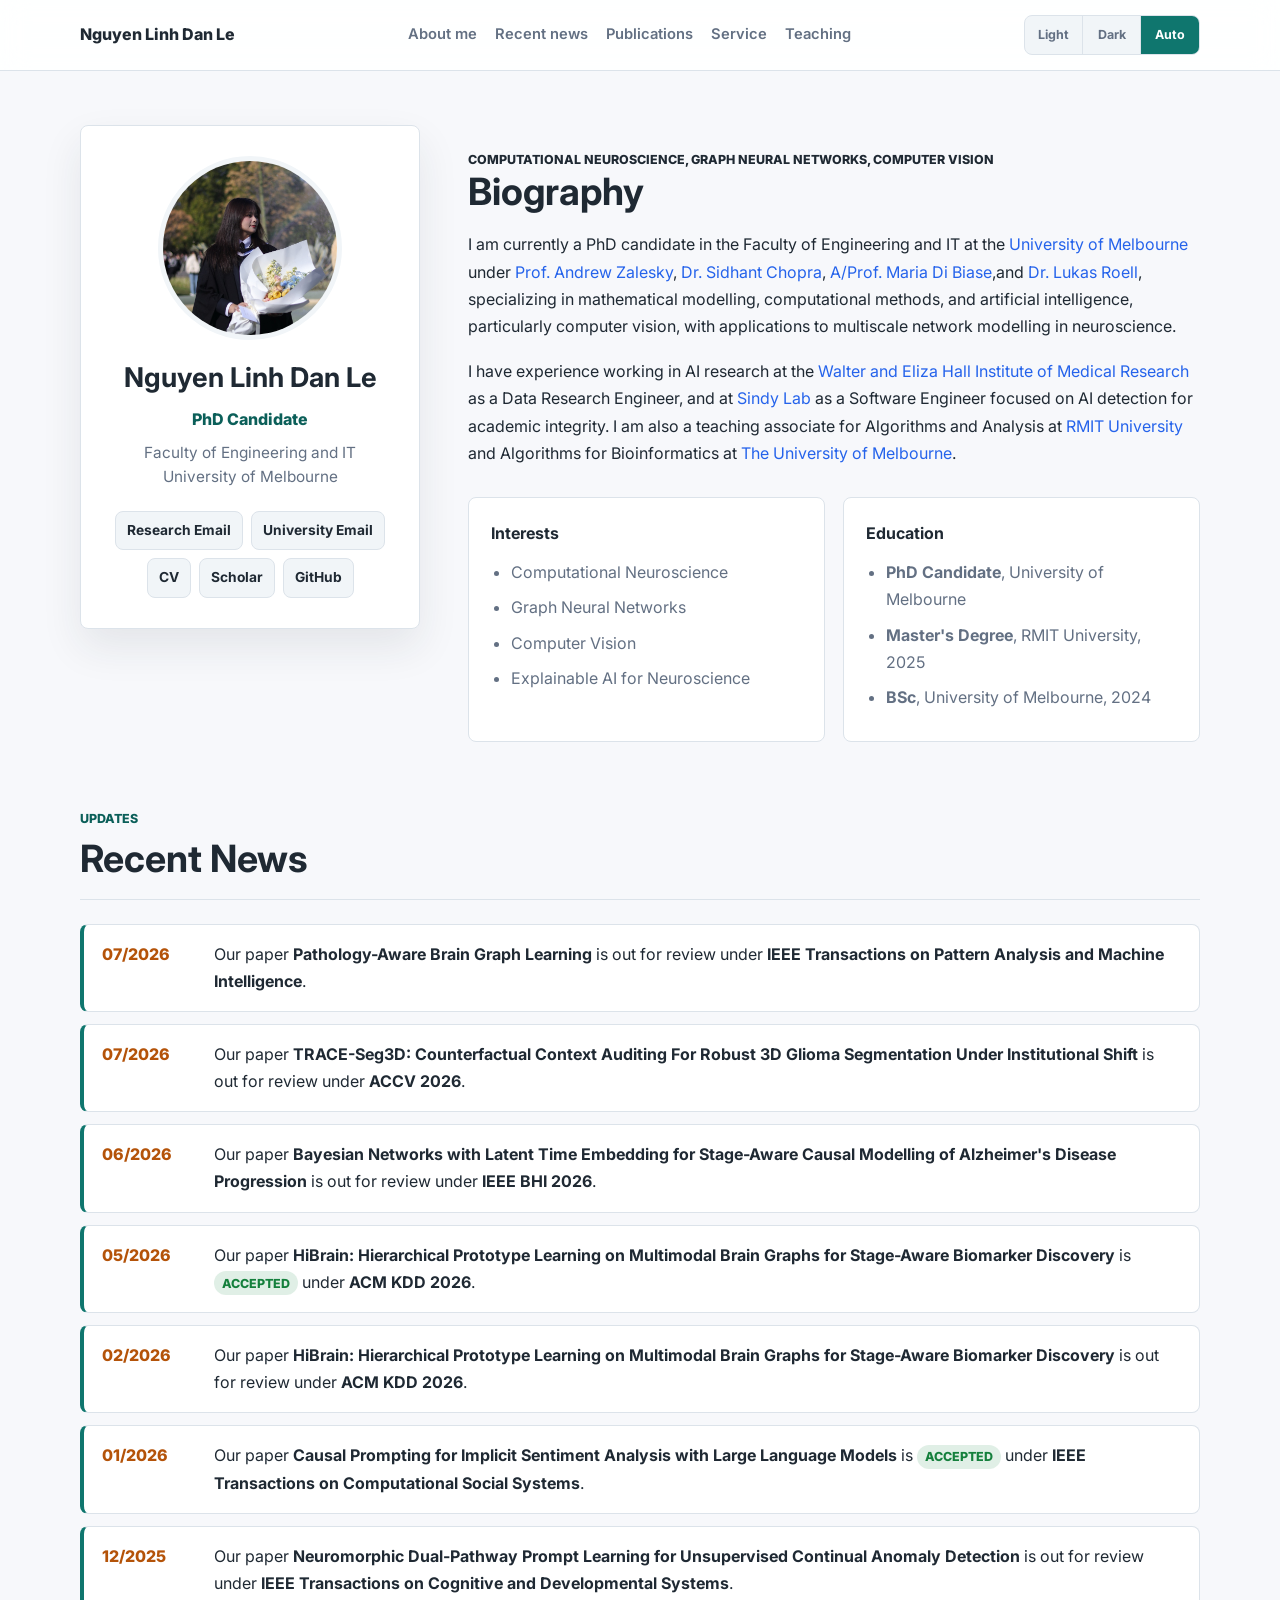
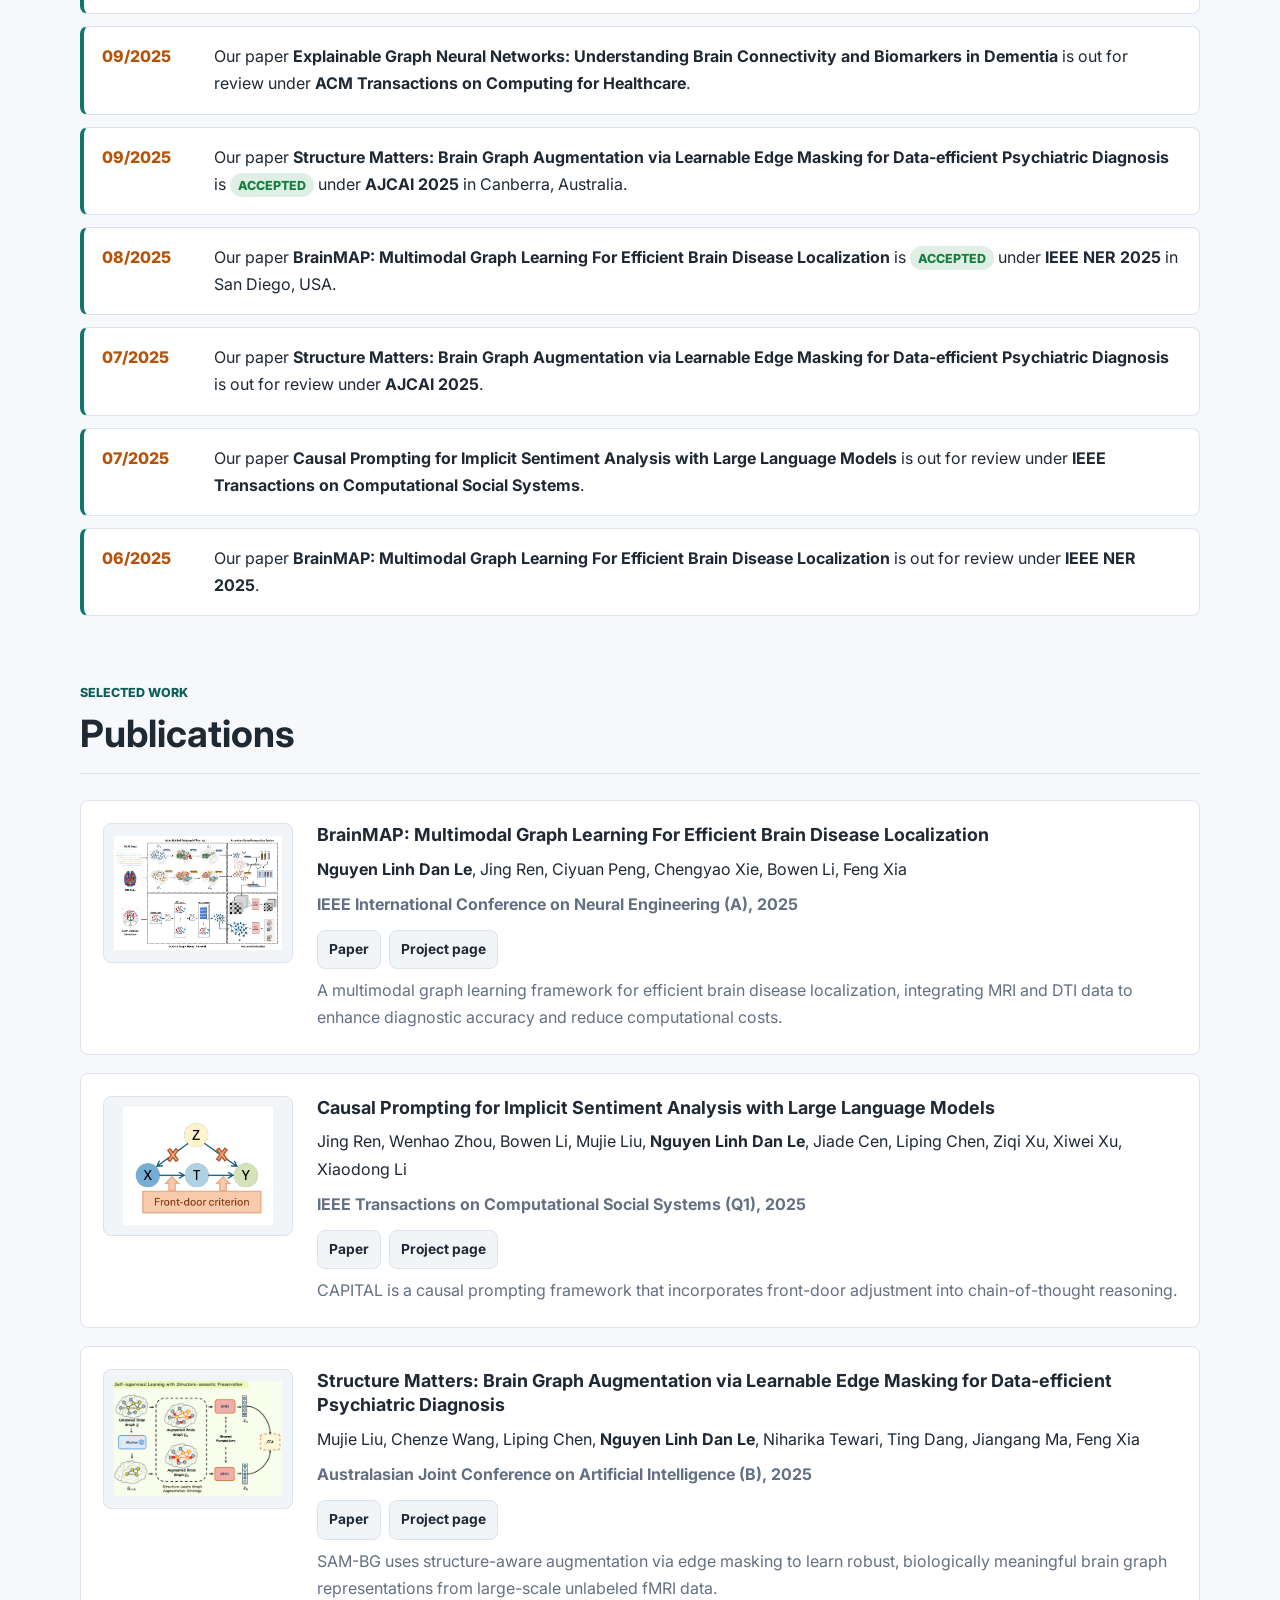
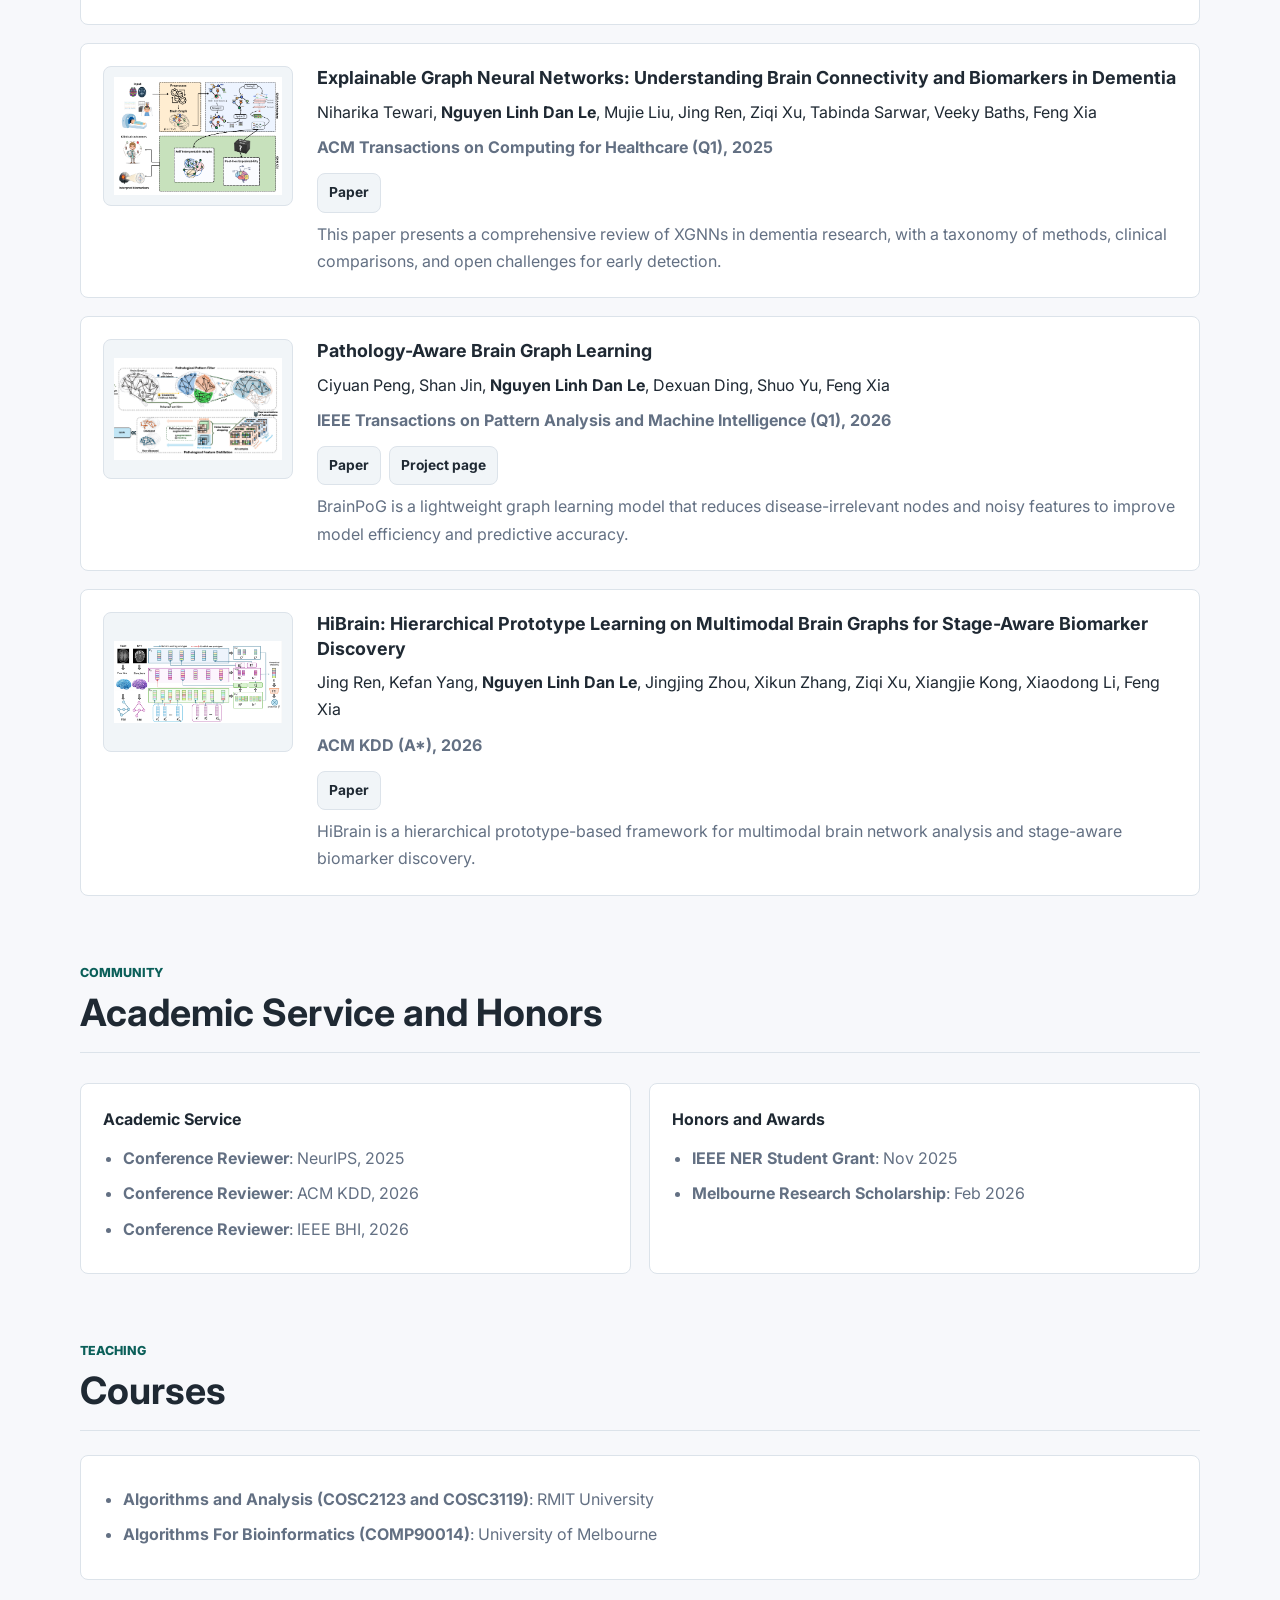
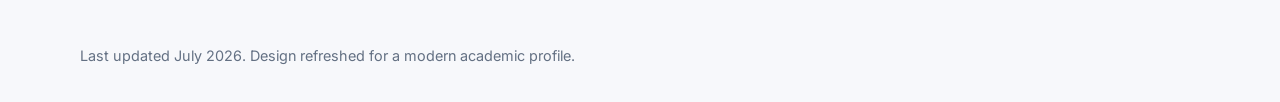
==== commit 2dde08c1: "update" ====
--- a/index.html
+++ b/index.html
@@ -47,37 +47,33 @@
       </aside>
 
       <div class="bio-content">
-        <p class="eyebrow">Brain-computer interfaces, graph learning, neurodegenerative disease forecasting</p>
+        <p class="eyebrow">Computational Neuroscience, Graph Neural Networks, Computer Vision</p>
         <h2>Biography</h2>
         <p>
           I am currently a PhD candidate in the Faculty of Engineering and IT at the
           <a href="https://www.unimelb.edu.au/">University of Melbourne</a> under
           <a href="https://findanexpert.unimelb.edu.au/profile/24599-andrew-zalesky">Prof. Andrew Zalesky</a>,
-          <a href="https://findanexpert.unimelb.edu.au/profile/1092675-sidhant-chopra">Dr. Sidhant Chopra</a>, and
+          <a href="https://findanexpert.unimelb.edu.au/profile/1092675-sidhant-chopra">Dr. Sidhant Chopra</a>,
+          <a href="https://findanexpert.unimelb.edu.au/profile/425910-maria-di-biase">A/Prof. Maria Di Biase</a>,and
           <a href="https://scholar.google.com/citations?user=arDr8VsAAAAJ&amp;hl=en">Dr. Lukas Roell</a>,
-          specializing in brain-computer interfaces and spatiotemporal forecasting of neurodegenerative diseases.
+          specializing in mathematical modelling, computational methods, and artificial intelligence, particularly computer vision, with applications to multiscale network modelling in neuroscience.
         </p>
         <p>
           I have experience working in AI research at the
           <a href="https://www.wehi.edu.au/">Walter and Eliza Hall Institute of Medical Research</a> as a Data Research Engineer,
           and at <a href="https://www.linkedin.com/company/sindy/posts/?feedView=all">Sindy Lab</a> as a Software Engineer
-          focused on AI detection for academic integrity. I am also a tutor for Algorithms and Analysis at
-          <a href="https://www.rmit.edu.au/">RMIT University</a>.
-        </p>
-        <p>
-          I obtained my Bachelor of Science in Computer and Software Systems from the
-          <a href="https://www.unimelb.edu.au/">University of Melbourne</a> in 2024, and my master's degree from
-          <a href="https://www.rmit.edu.au/">RMIT University</a> in 2025.
+          focused on AI detection for academic integrity. I am also a teaching associate for Algorithms and Analysis at
+          <a href="https://www.rmit.edu.au/">RMIT University</a> and Algorithms for Bioinformatics at <a href="https://www.unimelb.edu.au/">The University of Melbourne</a>.
         </p>
 
         <div class="bio-grid">
           <section class="info-block">
             <h3>Interests</h3>
             <ul>
-              <li>Brain-computer interfaces</li>
-              <li>Multimodal brain graph learning</li>
-              <li>Spatiotemporal disease forecasting</li>
-              <li>Explainable AI for neuroscience</li>
+              <li>Computational Neuroscience</li>
+              <li>Graph Neural Networks</li>
+              <li>Computer Vision</li>
+              <li>Explainable AI for Neuroscience</li>
             </ul>
           </section>
           <section class="info-block">
@@ -167,7 +163,7 @@
           <div class="publication-body">
             <h3><a href="https://arxiv.org/abs/2506.11178">BrainMAP: Multimodal Graph Learning For Efficient Brain Disease Localization</a></h3>
             <p class="authors"><strong>Nguyen Linh Dan Le</strong>, Jing Ren, Ciyuan Peng, Chengyao Xie, Bowen Li, Feng Xia</p>
-            <p class="venue">IEEE International Conference on Neural Engineering (NER), 2025</p>
+            <p class="venue">IEEE International Conference on Neural Engineering (A), 2025</p>
             <div class="paper-links">
               <a href="https://arxiv.org/abs/2506.11178">Paper</a>
               <a href="https://github.com/danleneurocom/BrainMAP">Project page</a>
@@ -183,7 +179,7 @@
           <div class="publication-body">
             <h3><a href="https://arxiv.org/pdf/2507.00389">Causal Prompting for Implicit Sentiment Analysis with Large Language Models</a></h3>
             <p class="authors">Jing Ren, Wenhao Zhou, Bowen Li, Mujie Liu, <strong>Nguyen Linh Dan Le</strong>, Jiade Cen, Liping Chen, Ziqi Xu, Xiwei Xu, Xiaodong Li</p>
-            <p class="venue">IEEE Transactions on Computational Social Systems</p>
+            <p class="venue">IEEE Transactions on Computational Social Systems (Q1), 2025</p>
             <div class="paper-links">
               <a href="https://arxiv.org/pdf/2507.00389">Paper</a>
               <a href="https://github.com/whZ62/CAPITAL">Project page</a>
@@ -199,7 +195,7 @@
           <div class="publication-body">
             <h3><a href="https://arxiv.org/pdf/2509.09744">Structure Matters: Brain Graph Augmentation via Learnable Edge Masking for Data-efficient Psychiatric Diagnosis</a></h3>
             <p class="authors">Mujie Liu, Chenze Wang, Liping Chen, <strong>Nguyen Linh Dan Le</strong>, Niharika Tewari, Ting Dang, Jiangang Ma, Feng Xia</p>
-            <p class="venue">Australasian Joint Conference on Artificial Intelligence (AJCAI), 2025</p>
+            <p class="venue">Australasian Joint Conference on Artificial Intelligence (B), 2025</p>
             <div class="paper-links">
               <a href="https://arxiv.org/pdf/2509.09744">Paper</a>
               <a href="https://github.com/mjliu99/SAM-BG">Project page</a>
@@ -215,7 +211,7 @@
           <div class="publication-body">
             <h3><a href="https://arxiv.org/pdf/2509.18568">Explainable Graph Neural Networks: Understanding Brain Connectivity and Biomarkers in Dementia</a></h3>
             <p class="authors">Niharika Tewari, <strong>Nguyen Linh Dan Le</strong>, Mujie Liu, Jing Ren, Ziqi Xu, Tabinda Sarwar, Veeky Baths, Feng Xia</p>
-            <p class="venue">ACM Transactions on Computing for Healthcare, 2025</p>
+            <p class="venue">ACM Transactions on Computing for Healthcare (Q1), 2025</p>
             <div class="paper-links">
               <a href="https://arxiv.org/pdf/2509.18568">Paper</a>
             </div>
@@ -230,7 +226,7 @@
           <div class="publication-body">
             <h3><a href="https://arxiv.org/pdf/2509.21742">Pathology-Aware Brain Graph Learning</a></h3>
             <p class="authors">Ciyuan Peng, Shan Jin, <strong>Nguyen Linh Dan Le</strong>, Dexuan Ding, Shuo Yu, Feng Xia</p>
-            <p class="venue">IEEE Transactions on Pattern Analysis and Machine Intelligence, 2026</p>
+            <p class="venue">IEEE Transactions on Pattern Analysis and Machine Intelligence (Q1), 2026</p>
             <div class="paper-links">
               <a href="https://arxiv.org/pdf/2509.21742">Paper</a>
               <a href="https://github.com/danleneurocom/BrainPoG">Project page</a>
@@ -246,7 +242,7 @@
           <div class="publication-body">
             <h3><a href="https://openreview.net/forum?id=elEox7tlQR#discussion">HiBrain: Hierarchical Prototype Learning on Multimodal Brain Graphs for Stage-Aware Biomarker Discovery</a></h3>
             <p class="authors">Jing Ren, Kefan Yang, <strong>Nguyen Linh Dan Le</strong>, Jingjing Zhou, Xikun Zhang, Ziqi Xu, Xiangjie Kong, Xiaodong Li, Feng Xia</p>
-            <p class="venue">A* Conference, 2026</p>
+            <p class="venue">ACM KDD (A*), 2026</p>
             <div class="paper-links">
               <a href="https://openreview.net/forum?id=elEox7tlQR#discussion">Paper</a>
             </div>
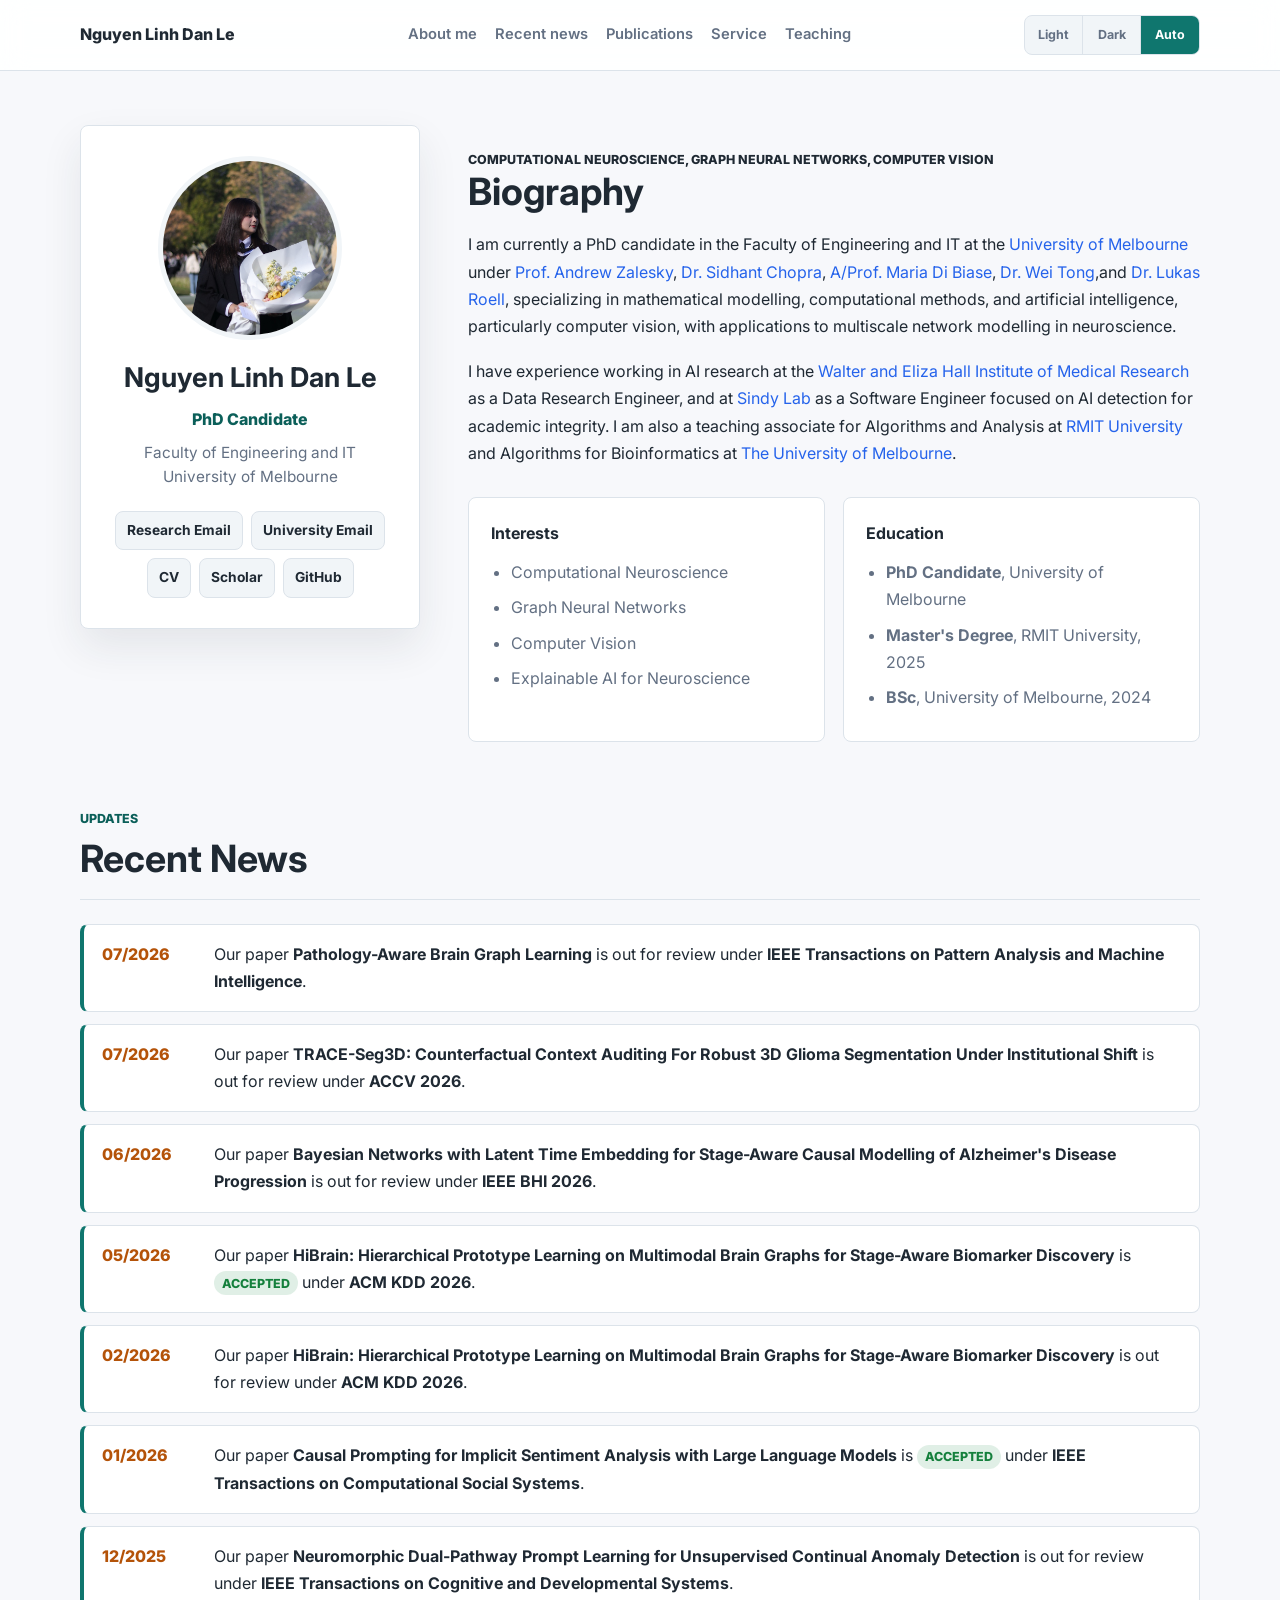
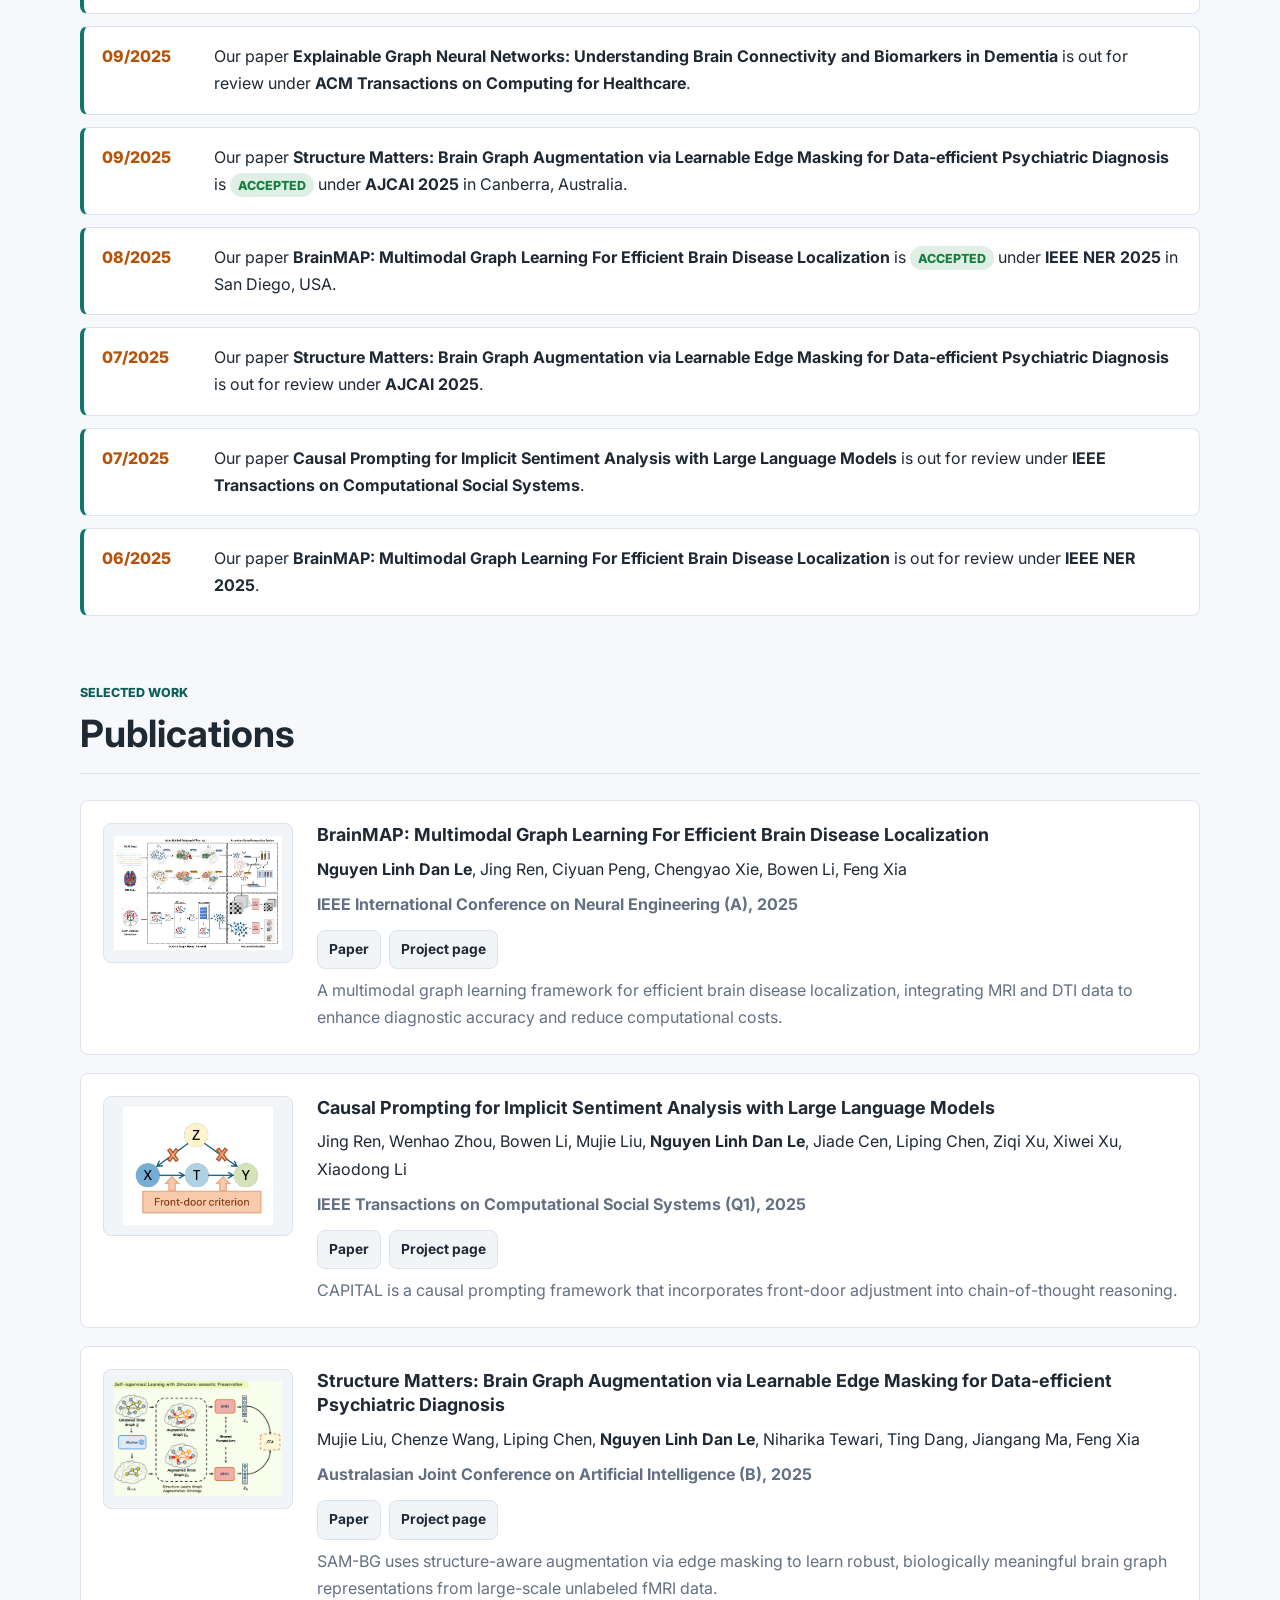
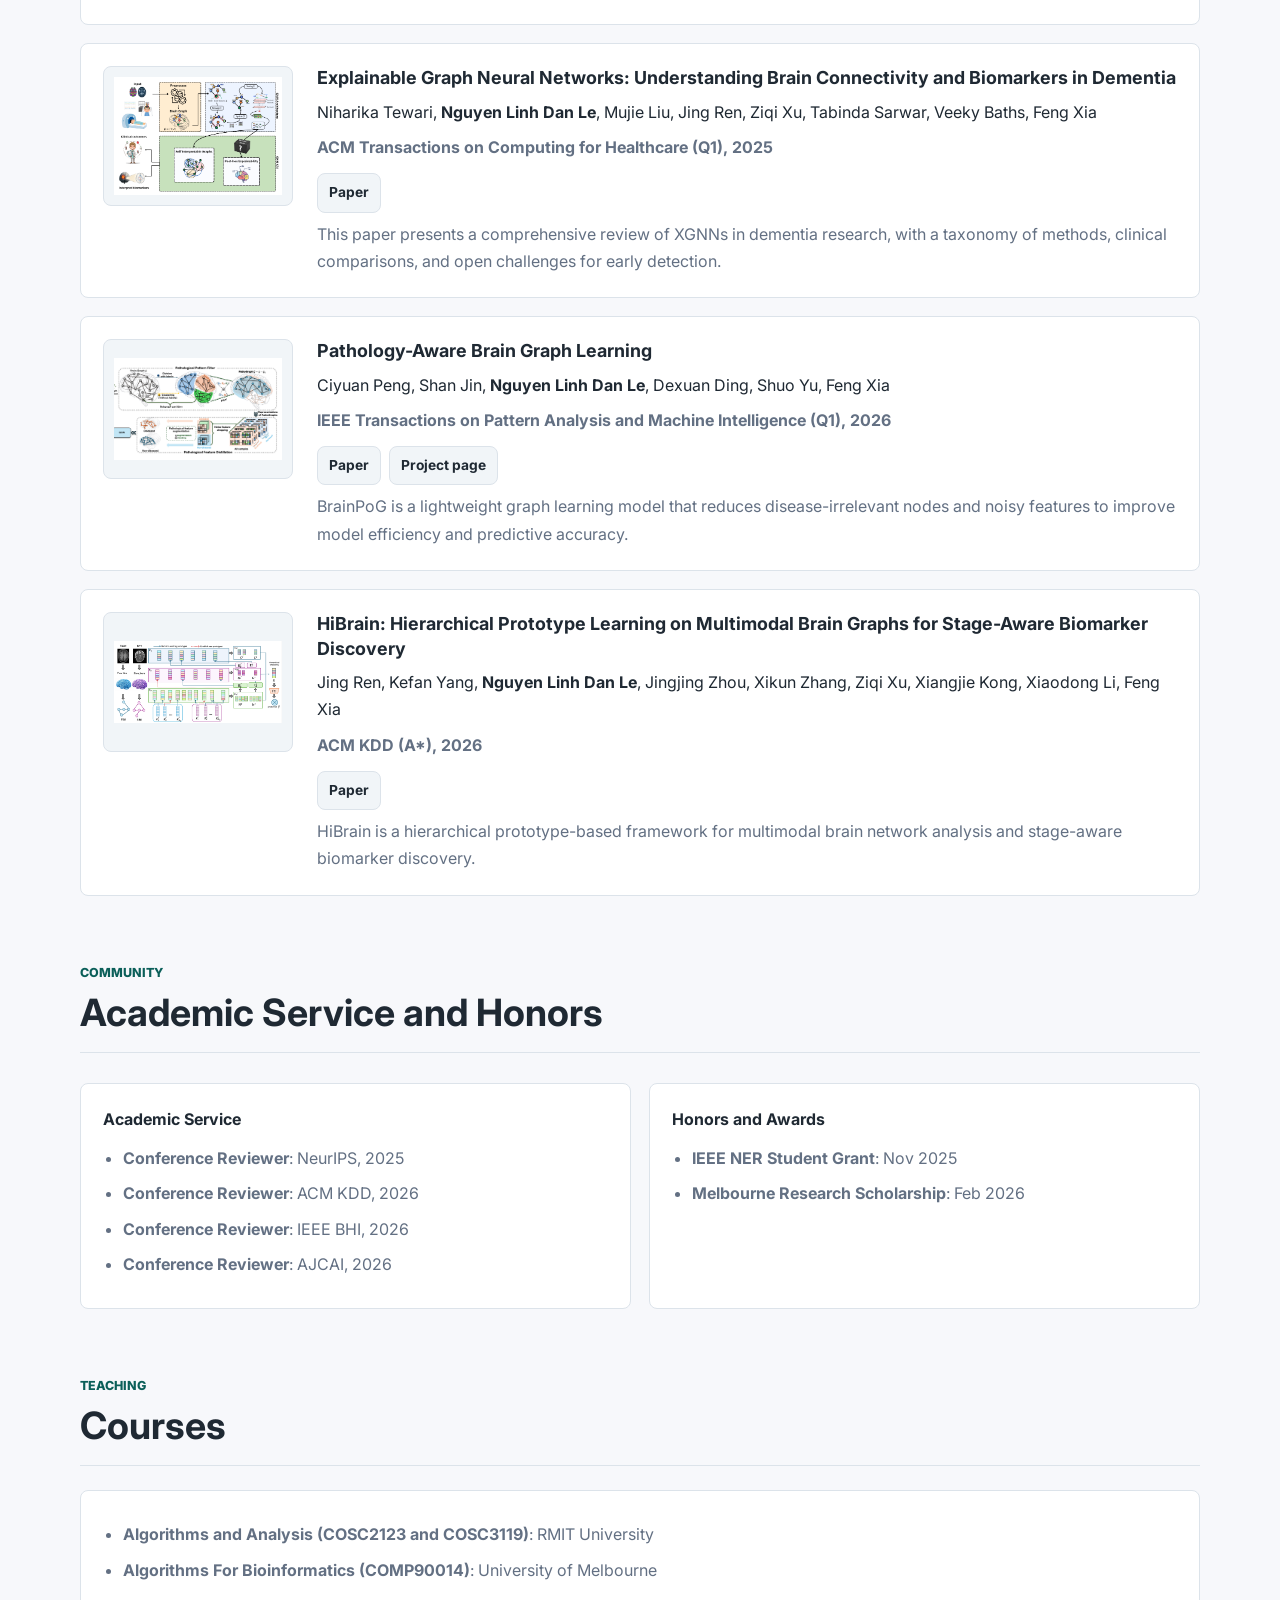
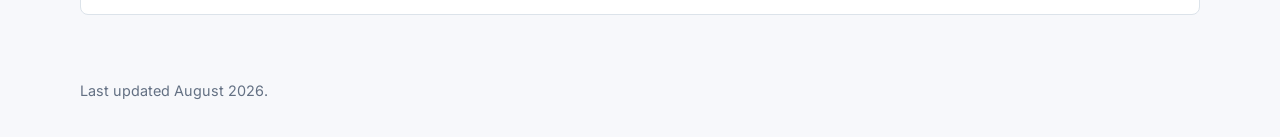
==== commit e4f92cd5: "updated" ====
--- a/index.html
+++ b/index.html
@@ -54,7 +54,8 @@
           <a href="https://www.unimelb.edu.au/">University of Melbourne</a> under
           <a href="https://findanexpert.unimelb.edu.au/profile/24599-andrew-zalesky">Prof. Andrew Zalesky</a>,
           <a href="https://findanexpert.unimelb.edu.au/profile/1092675-sidhant-chopra">Dr. Sidhant Chopra</a>,
-          <a href="https://findanexpert.unimelb.edu.au/profile/425910-maria-di-biase">A/Prof. Maria Di Biase</a>,and
+          <a href="https://findanexpert.unimelb.edu.au/profile/425910-maria-di-biase">A/Prof. Maria Di Biase</a>,
+          <a href="https://drweitong.com/">Dr. Wei Tong</a>,and
           <a href="https://scholar.google.com/citations?user=arDr8VsAAAAJ&amp;hl=en">Dr. Lukas Roell</a>,
           specializing in mathematical modelling, computational methods, and artificial intelligence, particularly computer vision, with applications to multiscale network modelling in neuroscience.
         </p>
@@ -264,6 +265,7 @@
             <li><strong>Conference Reviewer</strong>: NeurIPS, 2025</li>
             <li><strong>Conference Reviewer</strong>: ACM KDD, 2026</li>
             <li><strong>Conference Reviewer</strong>: IEEE BHI, 2026</li>
+            <li><strong>Conference Reviewer</strong>: AJCAI, 2026</li>
           </ul>
         </section>
         <section class="detail-panel">
@@ -291,7 +293,7 @@
   </main>
 
   <footer class="site-footer">
-    <p>Last updated July 2026. Design refreshed for a modern academic profile.</p>
+    <p>Last updated August 2026.</p>
   </footer>
 
   <script>
